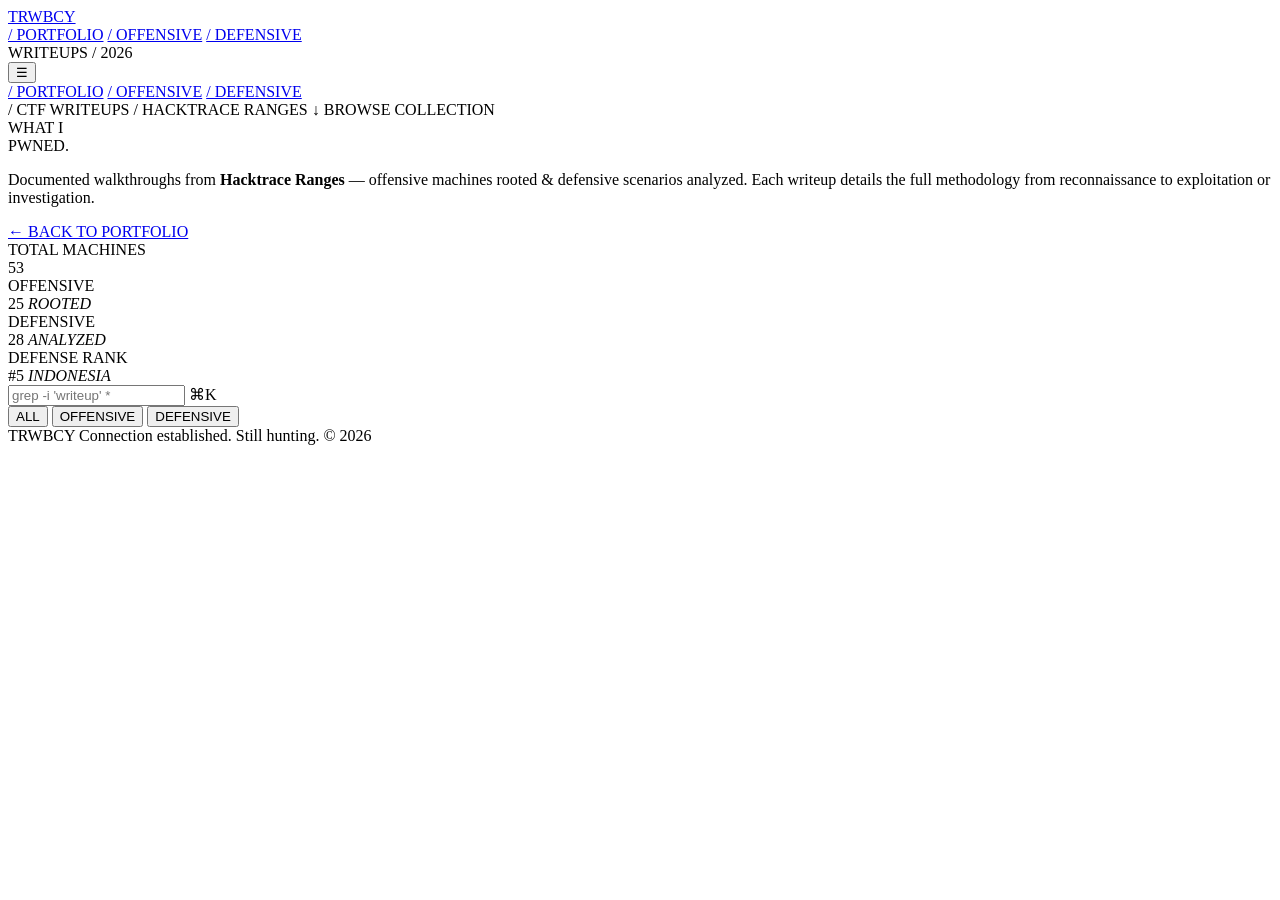
==== cat-etc-shadow/index.html @ 381e6a21 "Create index.html" ====
<!DOCTYPE html>
<html lang="en">
<head>
    <meta charset="UTF-8">
    <meta name="viewport" content="width=device-width, initial-scale=1.0">
    <title>TRWBCY — CTF Writeups Collection</title>
    <meta name="description" content="Tri Wibowo Cahyo — Hacktrace Ranges CTF Writeups. Offensive & Defensive machine walkthroughs.">
    <meta name="robots" content="noindex, nofollow, noarchive">
    <meta name="googlebot" content="noindex, nofollow">
    <link href="https://fonts.googleapis.com/css2?family=Barlow+Condensed:ital,wght@0,700;0,900;1,900&family=IBM+Plex+Mono:wght@400;500&family=Barlow:wght@400;500&display=swap" rel="stylesheet">
    <link rel="icon" type="image/svg+xml" href="data:image/svg+xml,%3Csvg xmlns='http://www.w3.org/2000/svg' viewBox='0 0 32 32'%3E%3Cpath d='M16 2L4 7v9c0 7 5.4 13.5 12 15 6.6-1.5 12-8 12-15V7L16 2z' fill='%239d00ff'/%3E%3Cpath d='M11 16l3.5 3.5L21 12' stroke='%23f0ece4' stroke-width='2' stroke-linecap='round' stroke-linejoin='round' fill='none'/%3E%3C/svg%3E">
    <link rel="stylesheet" href="writeups.css">
</head>
<body>

    <div class="cursor-dot" id="cursorDot"></div>
    <div class="cursor-ring" id="cursorRing"></div>

    <nav class="nav">
        <a class="nav-site" href="https://trwbcy.github.io/portfolio">TRWBCY</a>
        <div class="nav-links">
            <a href="https://trwbcy.github.io/portfolio">/ PORTFOLIO</a>
            <a href="#" onclick="setFilter('red')">/ OFFENSIVE</a>
            <a href="#" onclick="setFilter('blue')">/ DEFENSIVE</a>
        </div>
        <div class="nav-vol">WRITEUPS / 2026</div>
        <button class="nav-toggle" id="navToggle">☰</button>
    </nav>

    <div class="nav-fade-mask"></div>

    <div class="mobile-drawer" id="mobileDrawer">
        <a href="https://trwbcy.github.io/portfolio">/ PORTFOLIO</a>
        <a href="#" onclick="setFilter('red')">/ OFFENSIVE</a>
        <a href="#" onclick="setFilter('blue')">/ DEFENSIVE</a>
    </div>

    <section class="hero">
        <div class="hero-meta">
            <span>/ CTF WRITEUPS / HACKTRACE RANGES</span>
            <span class="hero-meta-right">↓ BROWSE COLLECTION</span>
        </div>
        <div class="hero-title">WHAT I<br><span class="accent">PWNED.</span></div>
        <p class="hero-sub">Documented walkthroughs from <strong>Hacktrace Ranges</strong> — offensive machines rooted & defensive scenarios analyzed. Each writeup details the full methodology from reconnaissance to exploitation or investigation.</p>
        <a href="https://trwbcy.github.io/portfolio" class="hero-back">← BACK TO PORTFOLIO</a>
    </section>

    <div class="stats-bar">
        <div class="stat-cell">
            <div class="stat-label">TOTAL MACHINES</div>
            <div class="stat-num" id="statTotal">53</div>
        </div>
        <div class="stat-cell">
            <div class="stat-label">OFFENSIVE</div>
            <div class="stat-num accent-r" id="statOff">25 <em>ROOTED</em></div>
        </div>
        <div class="stat-cell">
            <div class="stat-label">DEFENSIVE</div>
            <div class="stat-num accent-c" id="statDef">28 <em>ANALYZED</em></div>
        </div>
        <div class="stat-cell">
            <div class="stat-label">DEFENSE RANK</div>
            <div class="stat-num">#5 <em>INDONESIA</em></div>
        </div>
    </div>

    <div class="controls">
        <div class="controls-row">
            <div class="search-wrap">
                <input type="text" id="searchInput" placeholder="grep -i 'writeup' *" autocomplete="off">
                <span class="search-icon">⌘K</span>
            </div>
            <div class="filter-tabs">
                <button class="ftab active" data-filter="all">ALL</button>
                <button class="ftab" data-filter="red">OFFENSIVE</button>
                <button class="ftab" data-filter="blue">DEFENSIVE</button>
            </div>
        </div>
        <div class="result-count" id="resultCount"></div>
    </div>

    <section class="writeups-section">
        <div class="writeup-grid" id="writeupGrid"></div>
    </section>

    <footer class="footer">
        <span>TRWBCY</span>
        <span>Connection established. Still hunting.</span>
        <span>© 2026</span>
    </footer>

    <script src="writeups.js"></script>
</body>
</html>
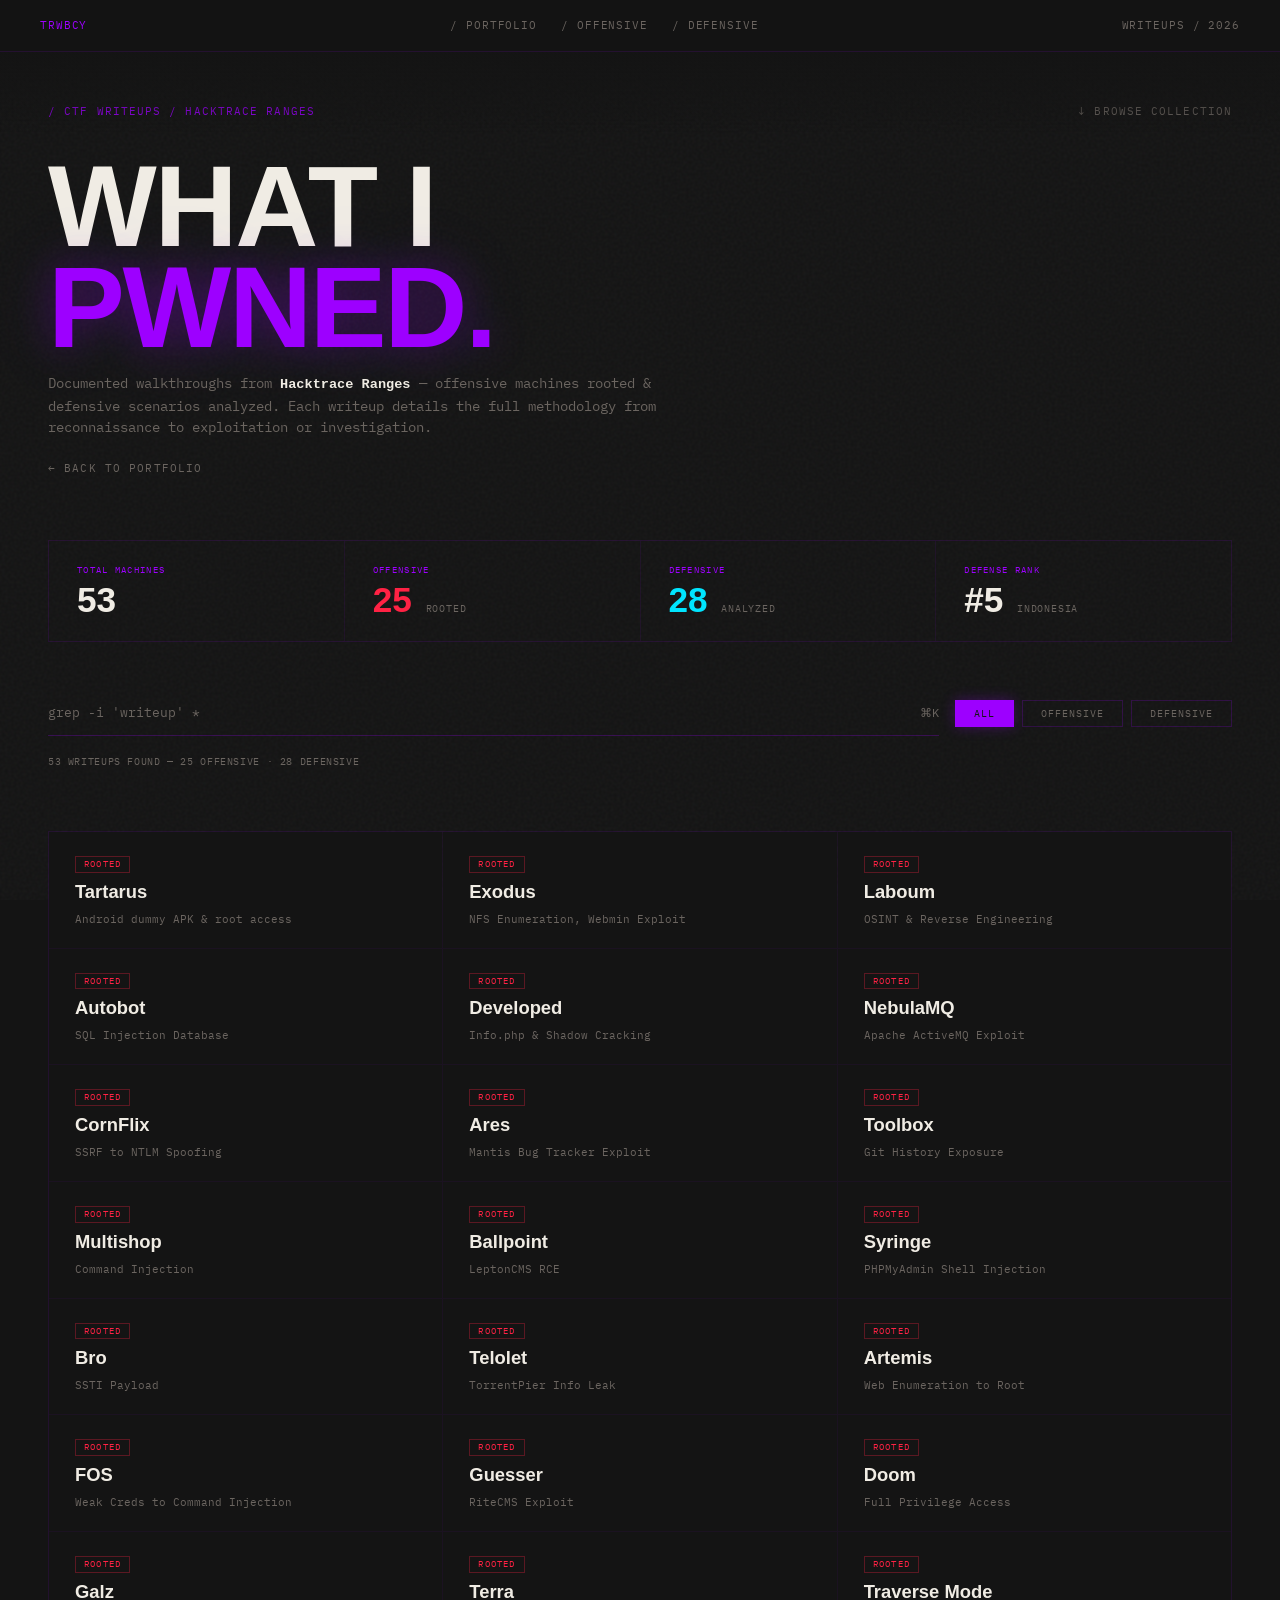
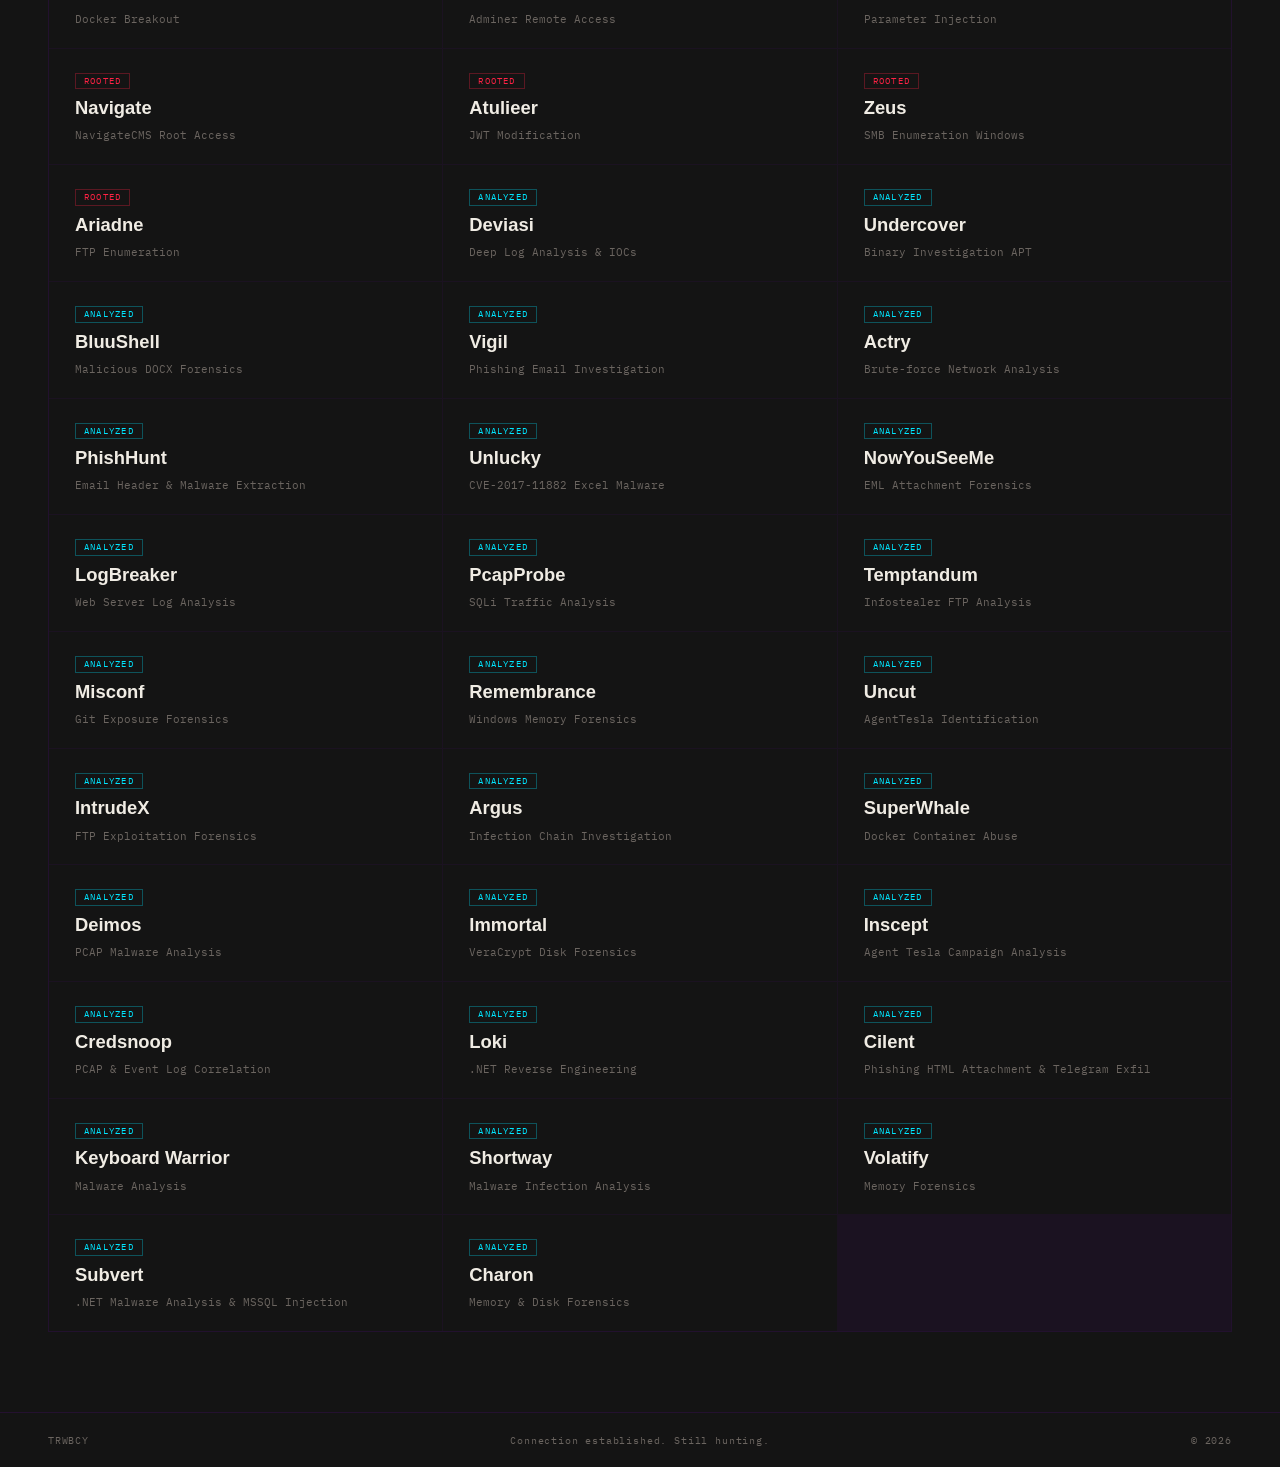
==== commit e0a94d57: "add status bar" ====
--- a/cat-etc-shadow/index.html
+++ b/cat-etc-shadow/index.html
@@ -48,15 +48,15 @@
     <div class="stats-bar">
         <div class="stat-cell">
             <div class="stat-label">TOTAL MACHINES</div>
-            <div class="stat-num" id="statTotal">53</div>
+            <div class="stat-num" id="statTotal"></div>
         </div>
         <div class="stat-cell">
             <div class="stat-label">OFFENSIVE</div>
-            <div class="stat-num accent-r" id="statOff">25 <em>ROOTED</em></div>
+            <div class="stat-num accent-r" id="statOff"></div>
         </div>
         <div class="stat-cell">
             <div class="stat-label">DEFENSIVE</div>
-            <div class="stat-num accent-c" id="statDef">28 <em>ANALYZED</em></div>
+            <div class="stat-num accent-c" id="statDef"></div>
         </div>
         <div class="stat-cell">
             <div class="stat-label">DEFENSE RANK</div>
@@ -91,4 +91,4 @@
 
     <script src="writeups.js"></script>
 </body>
-</html>
+</html>
--- a/cat-etc-shadow/writeups.css
+++ b/cat-etc-shadow/writeups.css
@@ -0,0 +1,296 @@
+:root {
+    --black:   #141414;
+    --black2:  #1b1b1b;
+    --purple:  #9d00ff;
+    --purple-g: rgba(157,0,255,.3);
+    --purple-s: rgba(157,0,255,.07);
+    --red:     #ff2244;
+    --red-g:   rgba(255,34,68,.3);
+    --cyan:    #00e5ff;
+    --white:   #f0ece4;
+    --dim:     #6b6560;
+    --border:  rgba(255,255,255,.05);
+    --mono:    'IBM Plex Mono', monospace;
+    --display: 'Barlow Condensed', sans-serif;
+    --body:    'Barlow', sans-serif;
+}
+
+*, *::before, *::after { margin:0; padding:0; box-sizing:border-box; }
+
+html {
+    scroll-padding-top: 52px;
+    cursor: none;
+    background-color: var(--black);
+    scroll-behavior: smooth;
+}
+body {
+    background: var(--black);
+    color: var(--white);
+    font-family: var(--body);
+    line-height: 1.6;
+    overflow-x: hidden;
+    position: relative;
+}
+
+/* MATTE PAPER GRAIN */
+body::after {
+    content: "";
+    position: fixed;
+    top: 0; left: 0; width: 100vw; height: 100vh;
+    pointer-events: none;
+    z-index: 1;
+    opacity: 0.04;
+    background-image: url('data:image/svg+xml,%3Csvg viewBox="0 0 400 400" xmlns="http://www.w3.org/2000/svg"%3E%3Cfilter id="noiseFilter"%3E%3CfeTurbulence type="fractalNoise" baseFrequency="0.75" numOctaves="1" stitchTiles="stitch"/%3E%3C/filter%3E%3Crect width="100%25" height="100%25" filter="url(%23noiseFilter)"/%3E%3C/svg%3E');
+}
+
+/* ── CURSOR ──────────────────────────────────────────── */
+.cursor-dot {
+    position:fixed; width:5px; height:5px; background:var(--purple);
+    border-radius:50%; pointer-events:none; z-index:9990;
+    top:0; left:0; transform: translate3d(-100px, -100px, 0);
+}
+.cursor-ring {
+    position:fixed; width:30px; height:30px;
+    border:1px solid rgba(157,0,255,.45); border-radius:50%;
+    pointer-events:none; z-index:9989;
+    top:0; left:0; transform: translate3d(-100px, -100px, 0);
+    transition: width .2s ease-out, height .2s ease-out, border-color .2s;
+}
+
+/* ── NAV ─────────────────────────────────────────────── */
+.nav {
+    position:fixed; top:0; left:0; right:0; height:52px;
+    display:flex; align-items:center; padding:0 40px;
+    background:rgba(20,20,20,.92);
+    backdrop-filter:blur(8px);
+    border-bottom:1px solid rgba(157,0,255,.12);
+    font:.7rem/1 var(--mono); letter-spacing:.08em;
+    z-index: 200;
+}
+.nav-site { color:var(--purple); flex-shrink:0; transition:opacity .2s; text-decoration:none; }
+.nav-site:hover { opacity:.7; }
+.nav-links { display:flex; gap:24px; margin:0 auto; white-space:nowrap; }
+.nav-links a { color:var(--dim); text-decoration:none; transition:color .2s; position:relative; }
+.nav-links a::after {
+    content:''; position:absolute; left:0; bottom:-2px;
+    width:0; height:1px; background:var(--purple); transition:width .25s ease;
+}
+.nav-links a:hover { color:var(--purple); }
+.nav-links a:hover::after { width:100%; }
+.nav-vol { color:var(--dim); flex-shrink:0; }
+.nav-toggle { display:none; background:none; border:none; color:var(--white); font-size:1.1rem; cursor:none; }
+
+.nav-fade-mask {
+    position: fixed;
+    top: 52px; left: 0; right: 0; height: 80px;
+    background: linear-gradient(to bottom, var(--black) 0%, transparent 100%);
+    z-index: 198; pointer-events: none;
+}
+
+.mobile-drawer {
+    display:none; position:fixed; top:52px; left:0; right:0;
+    background:var(--black2); padding:20px 40px; gap:16px;
+    flex-direction:column; z-index:199;
+    border-bottom:1px solid rgba(157,0,255,.12);
+    font:.75rem/1 var(--mono);
+}
+.mobile-drawer.open { display:flex; }
+.mobile-drawer a { color:var(--dim); text-decoration:none; }
+.mobile-drawer a:hover { color:var(--purple); }
+
+/* ── HERO ────────────────────────────────────────────── */
+.hero {
+    min-height: 60vh;
+    padding: 100px 48px 60px;
+    display: flex; flex-direction: column; justify-content: center;
+    position: relative; z-index: 2;
+}
+.hero-meta {
+    display:flex; justify-content:space-between; align-items:center;
+    font:.68rem/1 var(--mono); letter-spacing:.1em; color:var(--purple);
+    margin-bottom: 40px;
+}
+.hero-meta-right { color:var(--dim); }
+.hero-title {
+    font: 900 clamp(3.5rem,9vw,10rem)/.87 var(--display);
+    letter-spacing: -.02em; text-transform: uppercase; color: var(--white);
+    margin-bottom: 16px;
+    animation: slideIn .9s cubic-bezier(.16,1,.3,1) both;
+}
+.hero-title .accent {
+    color: var(--purple);
+    text-shadow: 0 0 40px var(--purple-g), 0 0 80px rgba(157,0,255,.15);
+}
+.hero-sub {
+    font: .85rem/1.6 var(--mono); color: var(--dim); max-width: 640px;
+    animation: slideIn .9s cubic-bezier(.16,1,.3,1) .15s both;
+}
+.hero-sub strong { color: var(--white); }
+.hero-back {
+    display: inline-flex; align-items: center; gap: 8px;
+    font: .7rem/1 var(--mono); letter-spacing: .1em; color: var(--dim);
+    text-decoration: none; margin-top: 24px; transition: color .2s;
+    animation: slideIn .9s cubic-bezier(.16,1,.3,1) .25s both;
+}
+.hero-back:hover { color: var(--purple); }
+
+@keyframes slideIn {
+    from { opacity:0; transform:translateX(-40px); }
+    to   { opacity:1; transform:translateX(0); }
+}
+
+/* ── STATS BAR ───────────────────────────────────────── */
+.stats-bar {
+    display: flex; gap: 0; border: 1px solid rgba(157,0,255,.12);
+    margin: 0 48px 0; position: relative; z-index: 2;
+}
+.stat-cell {
+    flex: 1; padding: 24px 28px;
+    border-right: 1px solid rgba(157,0,255,.08);
+    transition: background .2s;
+}
+.stat-cell:last-child { border-right: none; }
+.stat-cell:hover { background: var(--purple-s); }
+.stat-label { font: .58rem/1 var(--mono); letter-spacing: .14em; color: var(--purple); margin-bottom: 8px; }
+.stat-num { font: 900 2.2rem/1 var(--display); color: var(--white); }
+.stat-num em {
+    font: .6rem/1 var(--mono); font-style: normal; color: var(--dim);
+    margin-left: 4px; letter-spacing: .08em;
+}
+.stat-num.accent-c { color: var(--cyan); }
+.stat-num.accent-r { color: var(--red); }
+
+/* ── CONTROLS ────────────────────────────────────────── */
+.controls {
+    padding: 48px 48px 0; max-width: 1400px; margin: 0 auto;
+    position: relative; z-index: 2;
+}
+.controls-row {
+    display: flex; align-items: center; gap: 16px; flex-wrap: wrap;
+}
+.search-wrap {
+    flex: 1; min-width: 200px; position: relative;
+}
+.search-wrap input {
+    width: 100%; background: transparent; border: none;
+    border-bottom: 1px solid rgba(157,0,255,.25); padding: 14px 0 14px 0;
+    color: var(--white); font: .82rem/1 var(--mono); outline: none;
+    transition: border-color .2s;
+}
+.search-wrap input:focus { border-color: var(--purple); }
+.search-wrap input::placeholder { color: var(--dim); }
+.search-icon {
+    position: absolute; right: 0; top: 50%; transform: translateY(-50%);
+    color: var(--dim); font: .75rem/1 var(--mono); pointer-events: none;
+}
+
+.filter-tabs { display: flex; gap: 8px; }
+.ftab {
+    font: .62rem/1 var(--mono); letter-spacing: .1em; padding: 8px 18px;
+    background: transparent; border: 1px solid rgba(157,0,255,.2); color: var(--dim);
+    cursor: none; transition: all .2s;
+}
+.ftab:hover, .ftab.active { background: var(--purple); color: var(--black); border-color: var(--purple); }
+.ftab.active { box-shadow: 0 0 14px var(--purple-g); }
+
+.result-count {
+    font: .65rem/1 var(--mono); color: var(--dim); letter-spacing: .06em;
+    margin-top: 20px;
+}
+
+/* ── WRITEUP GRID ────────────────────────────────────── */
+.writeups-section {
+    padding: 32px 48px 80px; max-width: 1400px; margin: 0 auto;
+    position: relative; z-index: 2;
+}
+
+.writeup-grid {
+    display: grid;
+    grid-template-columns: repeat(auto-fill, minmax(320px, 1fr));
+    gap: 1px;
+    background: rgba(157,0,255,.06);
+    border: 1px solid rgba(157,0,255,.06);
+    margin-top: 32px;
+}
+
+.writeup-card {
+    background: var(--black);
+    padding: 24px 24px 20px;
+    text-decoration: none;
+    display: flex; flex-direction: column; gap: 8px;
+    transition: background .2s, border-color .2s;
+    position: relative;
+    border-left: 2px solid transparent;
+}
+.writeup-card:hover { background: var(--purple-s); }
+.writeup-card.red:hover { border-left-color: var(--red); background: rgba(255,34,68,.04); }
+.writeup-card.blue:hover { border-left-color: var(--cyan); background: rgba(0,229,255,.03); }
+
+.writeup-type {
+    font: .55rem/1 var(--mono); letter-spacing: .14em;
+    padding: 3px 8px; border: 1px solid; display: inline-block; width: fit-content;
+}
+.writeup-type.red { color: var(--red); border-color: rgba(255,34,68,.3); }
+.writeup-type.blue { color: var(--cyan); border-color: rgba(0,229,255,.3); }
+
+.writeup-title {
+    font: 700 1.15rem/1.2 var(--display); color: var(--white); transition: color .2s;
+}
+.writeup-card.red:hover .writeup-title { color: var(--red); }
+.writeup-card.blue:hover .writeup-title { color: var(--cyan); }
+
+.writeup-desc { font: .7rem/1.5 var(--mono); color: var(--dim); }
+
+.writeup-arrow {
+    font: .85rem/1 var(--mono); color: var(--purple); opacity: 0;
+    position: absolute; right: 20px; top: 50%; transform: translateY(-50%);
+    transition: opacity .2s;
+}
+.writeup-card:hover .writeup-arrow { opacity: 1; }
+
+/* ── CARD ANIMATION ──────────────────────────────────── */
+@keyframes cardIn {
+    from { opacity: 0; transform: translateY(12px); }
+    to   { opacity: 1; transform: translateY(0); }
+}
+
+/* ── EMPTY STATE ─────────────────────────────────────── */
+.empty-state {
+    padding: 80px 24px; text-align: center;
+    grid-column: 1 / -1;
+    background: var(--black);
+}
+.empty-state .empty-icon { font: 2rem/1 var(--mono); color: var(--purple); margin-bottom: 12px; opacity: .4; }
+.empty-state .empty-text { font: .75rem/1.5 var(--mono); color: var(--dim); }
+
+/* ── FOOTER ──────────────────────────────────────────── */
+.footer {
+    display:flex; justify-content:space-between; align-items:center;
+    padding:22px 48px; border-top:1px solid rgba(157,0,255,.12);
+    font:.65rem/1 var(--mono); letter-spacing:.08em; color:var(--dim);
+    position: relative; z-index: 2;
+}
+
+/* ── RESPONSIVE ──────────────────────────────────────── */
+@media (max-width:900px) {
+    .hero { padding: 80px 24px 40px; }
+    .stats-bar { margin: 0 24px; flex-wrap: wrap; }
+    .stat-cell { flex: 1 1 45%; }
+    .controls { padding: 40px 24px 0; }
+    .controls-row { flex-direction: column; align-items: stretch; }
+    .filter-tabs { flex-wrap: wrap; }
+    .writeups-section { padding: 24px 24px 60px; }
+    .footer { padding:18px 24px; flex-direction:column; gap:8px; text-align:center; }
+    .nav-links,.nav-vol { display:none; }
+    .nav-toggle { display:block; }
+    .nav { padding:0 24px; }
+    html { cursor:auto; }
+    .cursor-dot,.cursor-ring { display:none; }
+}
+@media (max-width:600px) {
+    .hero-title { font-size: clamp(3rem,14vw,5rem); }
+    .stats-bar { flex-direction: column; }
+    .stat-cell { border-right: none; border-bottom: 1px solid rgba(157,0,255,.08); }
+    .stat-cell:last-child { border-bottom: none; }
+    .writeup-grid { grid-template-columns: 1fr; }
+}
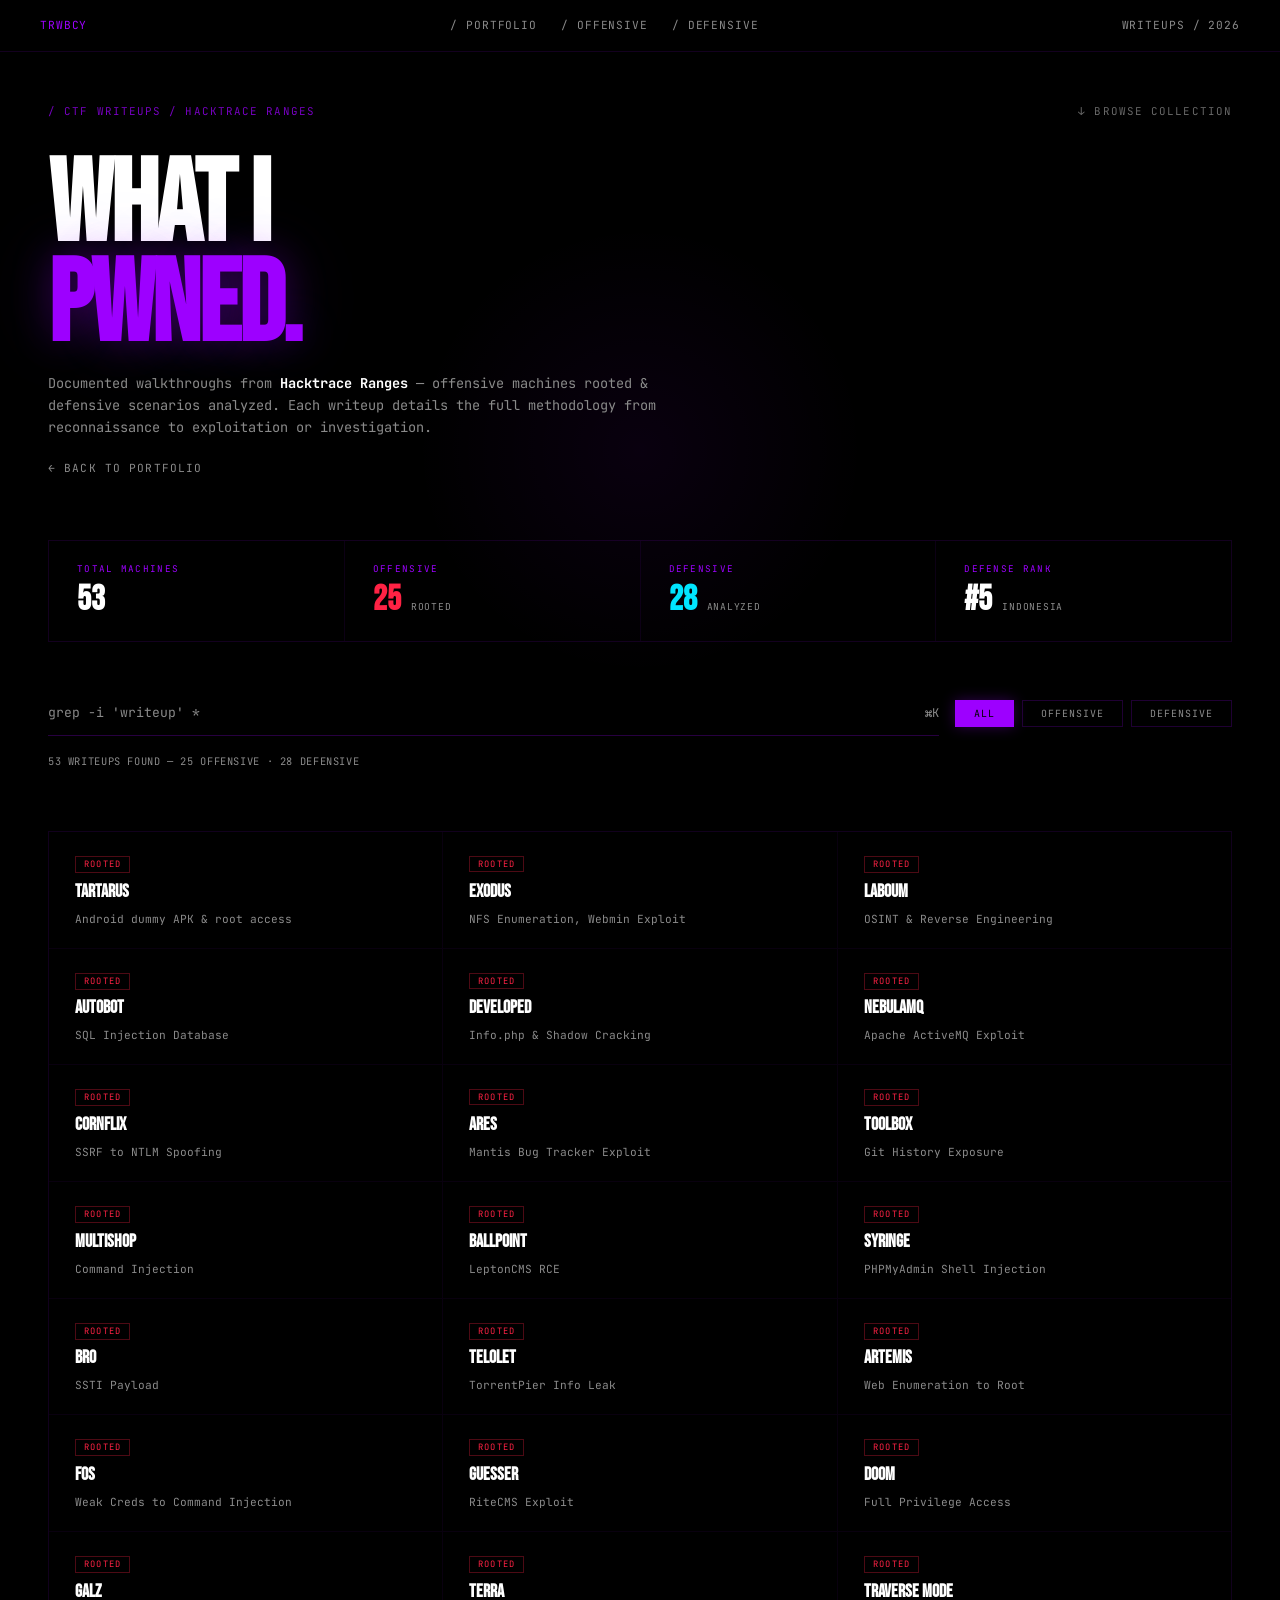
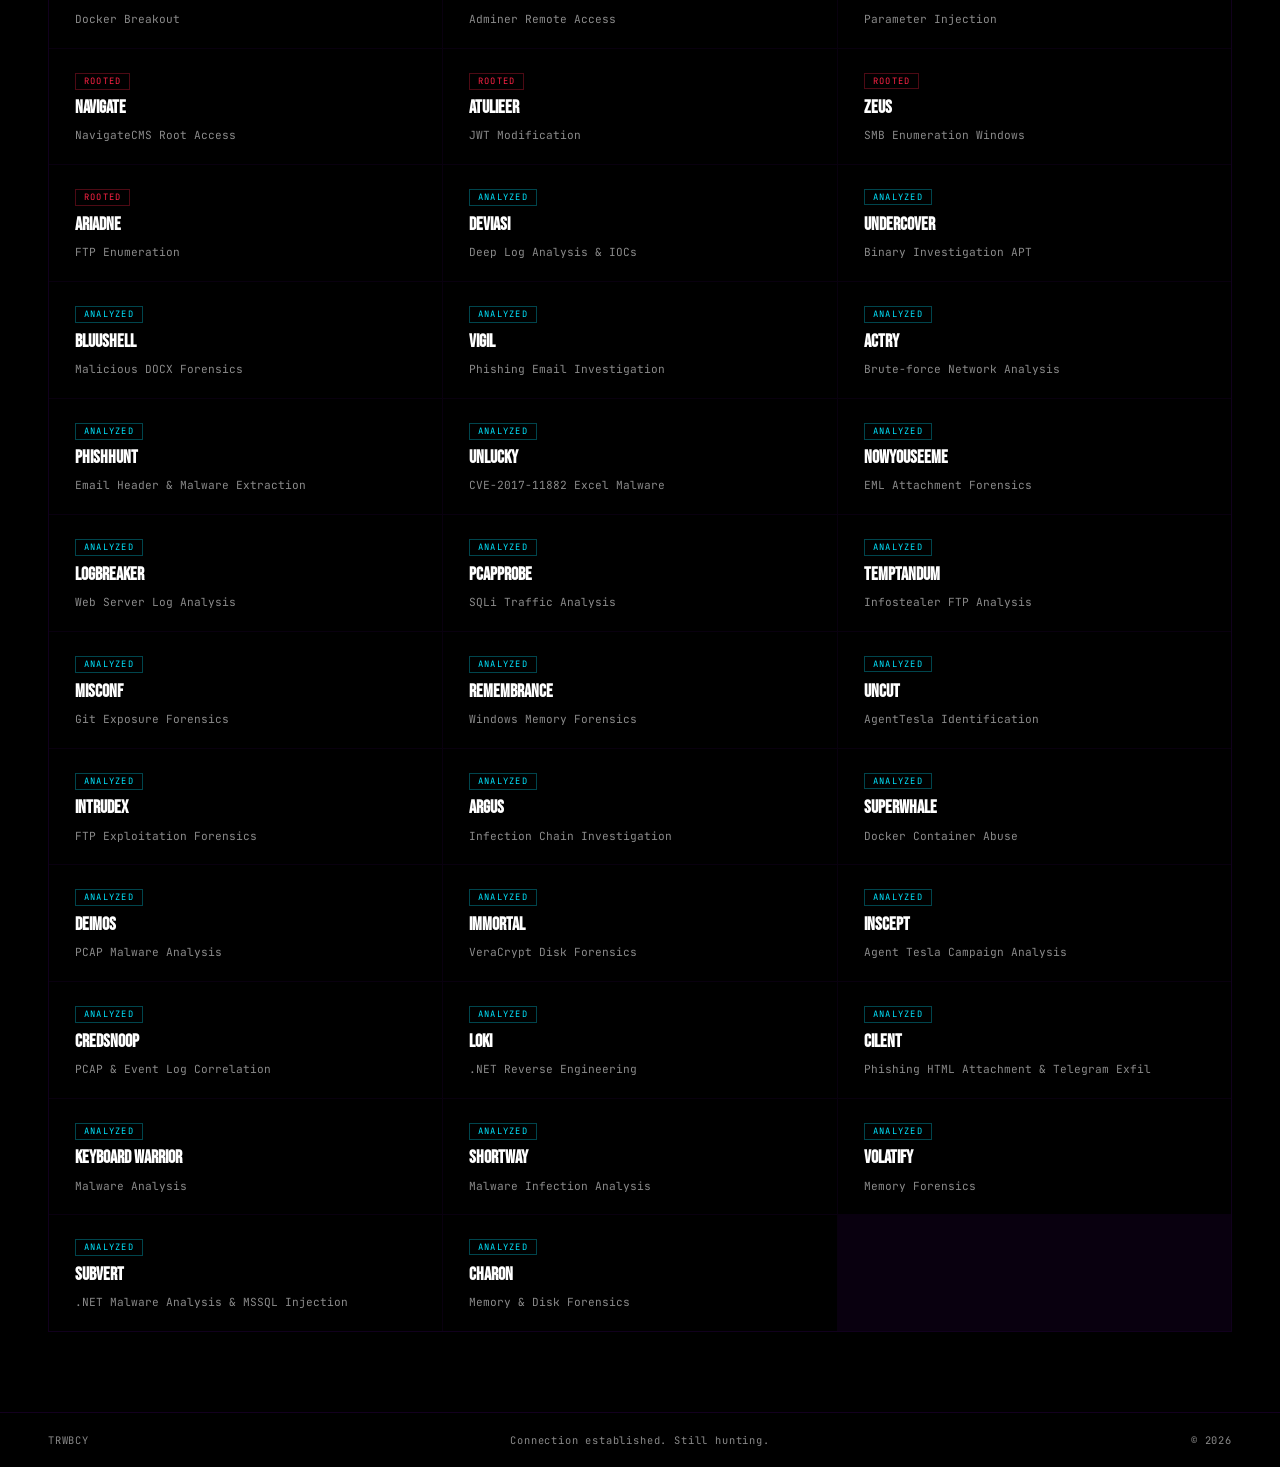
==== commit eb038df7: "change theme writeups" ====
--- a/cat-etc-shadow/index.html
+++ b/cat-etc-shadow/index.html
@@ -7,11 +7,13 @@
     <meta name="description" content="Tri Wibowo Cahyo — Hacktrace Ranges CTF Writeups. Offensive & Defensive machine walkthroughs.">
     <meta name="robots" content="noindex, nofollow, noarchive">
     <meta name="googlebot" content="noindex, nofollow">
-    <link href="https://fonts.googleapis.com/css2?family=Barlow+Condensed:ital,wght@0,700;0,900;1,900&family=IBM+Plex+Mono:wght@400;500&family=Barlow:wght@400;500&display=swap" rel="stylesheet">
+    <link href="https://fonts.googleapis.com/css2?family=Bebas+Neue&family=JetBrains+Mono:wght@400;500&family=Outfit:wght@400;500&display=swap" rel="stylesheet">
     <link rel="icon" type="image/svg+xml" href="data:image/svg+xml,%3Csvg xmlns='http://www.w3.org/2000/svg' viewBox='0 0 32 32'%3E%3Cpath d='M16 2L4 7v9c0 7 5.4 13.5 12 15 6.6-1.5 12-8 12-15V7L16 2z' fill='%239d00ff'/%3E%3Cpath d='M11 16l3.5 3.5L21 12' stroke='%23f0ece4' stroke-width='2' stroke-linecap='round' stroke-linejoin='round' fill='none'/%3E%3C/svg%3E">
     <link rel="stylesheet" href="writeups.css">
 </head>
 <body>
+
+    <div id="spotlight"></div>
 
     <div class="cursor-dot" id="cursorDot"></div>
     <div class="cursor-ring" id="cursorRing"></div>
--- a/cat-etc-shadow/writeups.css
+++ b/cat-etc-shadow/writeups.css
@@ -1,18 +1,18 @@
 :root {
-    --black:   #141414;
-    --black2:  #1b1b1b;
+    --black:   #000000;
+    --black2:  #0a0a0a;
     --purple:  #9d00ff;
     --purple-g: rgba(157,0,255,.3);
     --purple-s: rgba(157,0,255,.07);
     --red:     #ff2244;
     --red-g:   rgba(255,34,68,.3);
     --cyan:    #00e5ff;
-    --white:   #f0ece4;
-    --dim:     #6b6560;
-    --border:  rgba(255,255,255,.05);
-    --mono:    'IBM Plex Mono', monospace;
-    --display: 'Barlow Condensed', sans-serif;
-    --body:    'Barlow', sans-serif;
+    --white:   #ffffff;
+    --dim:     #8a8a8a;
+    --border:  rgba(255,255,255,.07);
+    --mono:    'JetBrains Mono', monospace;
+    --display: 'Bebas Neue', sans-serif;
+    --body:    'Outfit', sans-serif;
 }
 
 *, *::before, *::after { margin:0; padding:0; box-sizing:border-box; }
@@ -32,15 +32,12 @@
     position: relative;
 }
 
-/* MATTE PAPER GRAIN */
-body::after {
-    content: "";
-    position: fixed;
-    top: 0; left: 0; width: 100vw; height: 100vh;
-    pointer-events: none;
-    z-index: 1;
-    opacity: 0.04;
-    background-image: url('data:image/svg+xml,%3Csvg viewBox="0 0 400 400" xmlns="http://www.w3.org/2000/svg"%3E%3Cfilter id="noiseFilter"%3E%3CfeTurbulence type="fractalNoise" baseFrequency="0.75" numOctaves="1" stitchTiles="stitch"/%3E%3C/filter%3E%3Crect width="100%25" height="100%25" filter="url(%23noiseFilter)"/%3E%3C/svg%3E');
+/* ── MOUSE SPOTLIGHT ────────────────────────────────── */
+#spotlight {
+    position: fixed; inset: 0; pointer-events: none; z-index: 1;
+    background: radial-gradient(circle 320px at var(--mx,50%) var(--my,50%),
+        rgba(157,0,255,.06) 0%, transparent 70%);
+    transition: background .05s;
 }
 
 /* ── CURSOR ──────────────────────────────────────────── */
@@ -61,7 +58,7 @@
 .nav {
     position:fixed; top:0; left:0; right:0; height:52px;
     display:flex; align-items:center; padding:0 40px;
-    background:rgba(20,20,20,.92);
+    background:rgba(0,0,0,.92);
     backdrop-filter:blur(8px);
     border-bottom:1px solid rgba(157,0,255,.12);
     font:.7rem/1 var(--mono); letter-spacing:.08em;
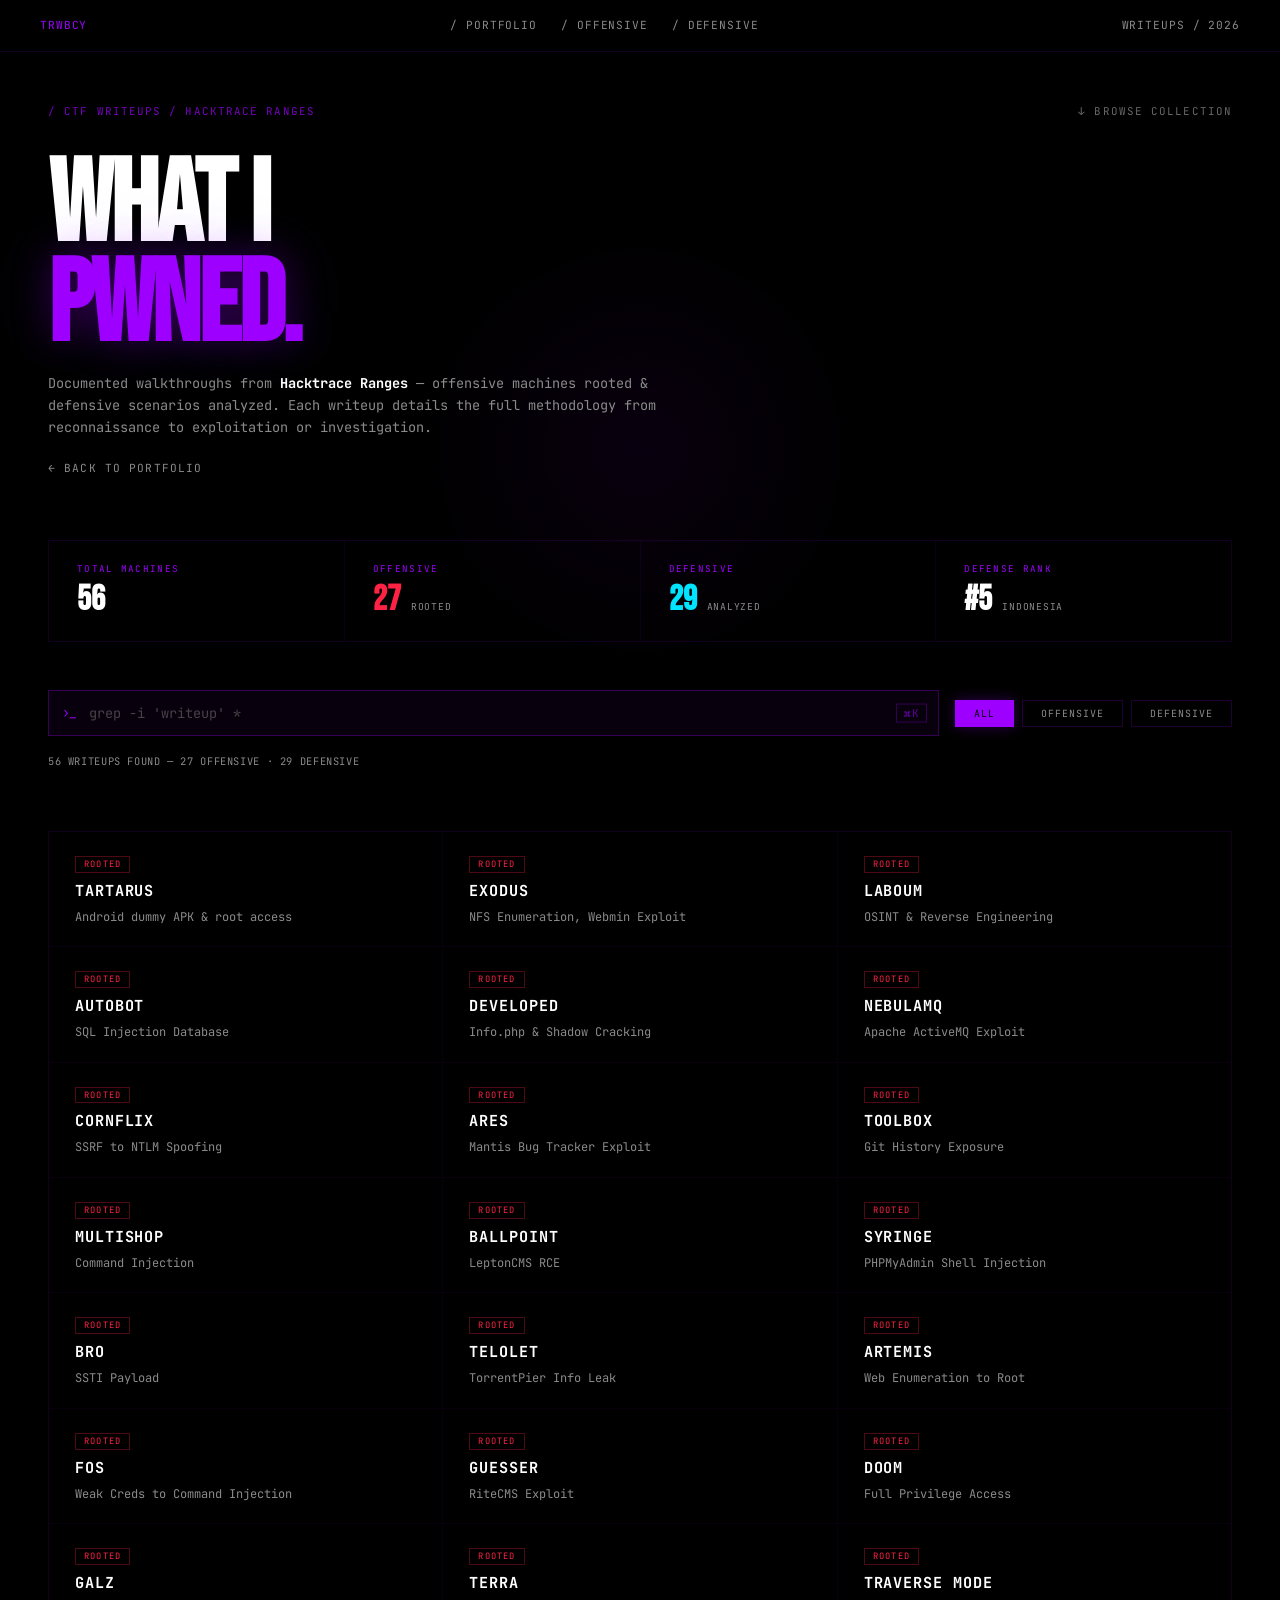
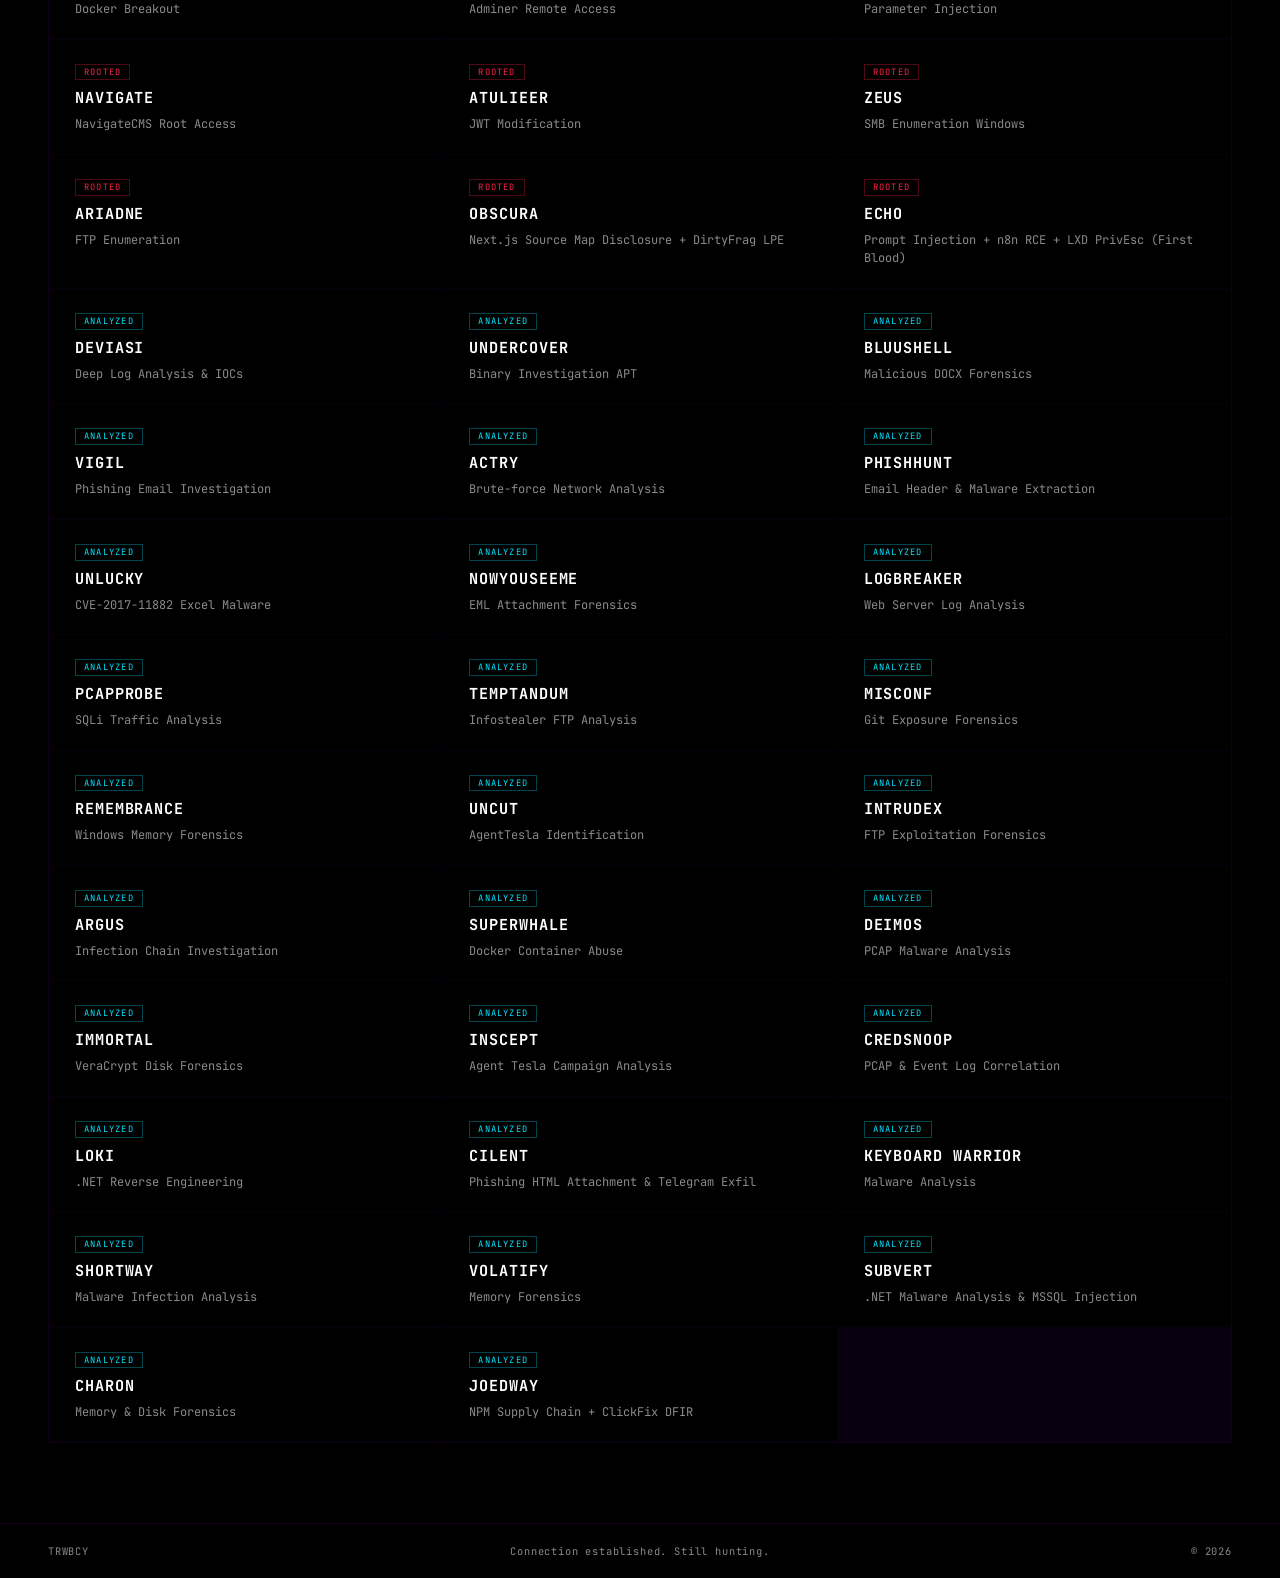
==== commit 56c004c1: "style: update cat-etc-shadow favicon, title, search box - Favicon: shield SVG → helmet.png (matches " ====
--- a/cat-etc-shadow/index.html
+++ b/cat-etc-shadow/index.html
@@ -3,12 +3,12 @@
 <head>
     <meta charset="UTF-8">
     <meta name="viewport" content="width=device-width, initial-scale=1.0">
-    <title>TRWBCY — CTF Writeups Collection</title>
+    <title>TRWBCY / CTF Writeups Collection</title>
     <meta name="description" content="Tri Wibowo Cahyo — Hacktrace Ranges CTF Writeups. Offensive & Defensive machine walkthroughs.">
     <meta name="robots" content="noindex, nofollow, noarchive">
     <meta name="googlebot" content="noindex, nofollow">
     <link href="https://fonts.googleapis.com/css2?family=Bebas+Neue&family=JetBrains+Mono:wght@400;500&family=Outfit:wght@400;500&display=swap" rel="stylesheet">
-    <link rel="icon" type="image/svg+xml" href="data:image/svg+xml,%3Csvg xmlns='http://www.w3.org/2000/svg' viewBox='0 0 32 32'%3E%3Cpath d='M16 2L4 7v9c0 7 5.4 13.5 12 15 6.6-1.5 12-8 12-15V7L16 2z' fill='%239d00ff'/%3E%3Cpath d='M11 16l3.5 3.5L21 12' stroke='%23f0ece4' stroke-width='2' stroke-linecap='round' stroke-linejoin='round' fill='none'/%3E%3C/svg%3E">
+    <link rel="icon" type="image/png" href="../img/helmet.png">
     <link rel="stylesheet" href="writeups.css">
 </head>
 <body>
--- a/cat-etc-shadow/writeups.css
+++ b/cat-etc-shadow/writeups.css
@@ -166,19 +166,32 @@
     display: flex; align-items: center; gap: 16px; flex-wrap: wrap;
 }
 .search-wrap {
-    flex: 1; min-width: 200px; position: relative;
+    flex: 1; min-width: 240px; position: relative;
+}
+.search-wrap::before {
+    content: '›_';
+    position: absolute; left: 14px; top: 50%; transform: translateY(-50%);
+    color: var(--purple); font: .82rem/1 var(--mono); pointer-events: none;
+    letter-spacing: -.04em;
 }
 .search-wrap input {
-    width: 100%; background: transparent; border: none;
-    border-bottom: 1px solid rgba(157,0,255,.25); padding: 14px 0 14px 0;
-    color: var(--white); font: .82rem/1 var(--mono); outline: none;
-    transition: border-color .2s;
-}
-.search-wrap input:focus { border-color: var(--purple); }
-.search-wrap input::placeholder { color: var(--dim); }
+    width: 100%; box-sizing: border-box;
+    background: rgba(157,0,255,.05);
+    border: 1px solid rgba(157,0,255,.3);
+    padding: 13px 52px 13px 40px;
+    color: var(--white); font: .85rem/1 var(--mono); outline: none;
+    transition: border-color .2s, background .2s, box-shadow .2s;
+}
+.search-wrap input:focus {
+    border-color: var(--purple);
+    background: rgba(157,0,255,.09);
+    box-shadow: 0 0 0 1px rgba(157,0,255,.25), 0 0 20px rgba(157,0,255,.08);
+}
+.search-wrap input::placeholder { color: rgba(240,236,228,.28); }
 .search-icon {
-    position: absolute; right: 0; top: 50%; transform: translateY(-50%);
-    color: var(--dim); font: .75rem/1 var(--mono); pointer-events: none;
+    position: absolute; right: 12px; top: 50%; transform: translateY(-50%);
+    color: rgba(157,0,255,.55); font: .68rem/1 var(--mono); pointer-events: none;
+    border: 1px solid rgba(157,0,255,.28); padding: 3px 7px; letter-spacing: .04em;
 }
 
 .filter-tabs { display: flex; gap: 8px; }
@@ -231,12 +244,12 @@
 .writeup-type.blue { color: var(--cyan); border-color: rgba(0,229,255,.3); }
 
 .writeup-title {
-    font: 700 1.15rem/1.2 var(--display); color: var(--white); transition: color .2s;
+    font: 700 .95rem/1.25 var(--mono); letter-spacing: .06em; text-transform: uppercase; color: var(--white); transition: color .2s;
 }
 .writeup-card.red:hover .writeup-title { color: var(--red); }
 .writeup-card.blue:hover .writeup-title { color: var(--cyan); }
 
-.writeup-desc { font: .7rem/1.5 var(--mono); color: var(--dim); }
+.writeup-desc { font: .75rem/1.55 var(--mono); color: var(--dim); }
 
 .writeup-arrow {
     font: .85rem/1 var(--mono); color: var(--purple); opacity: 0;
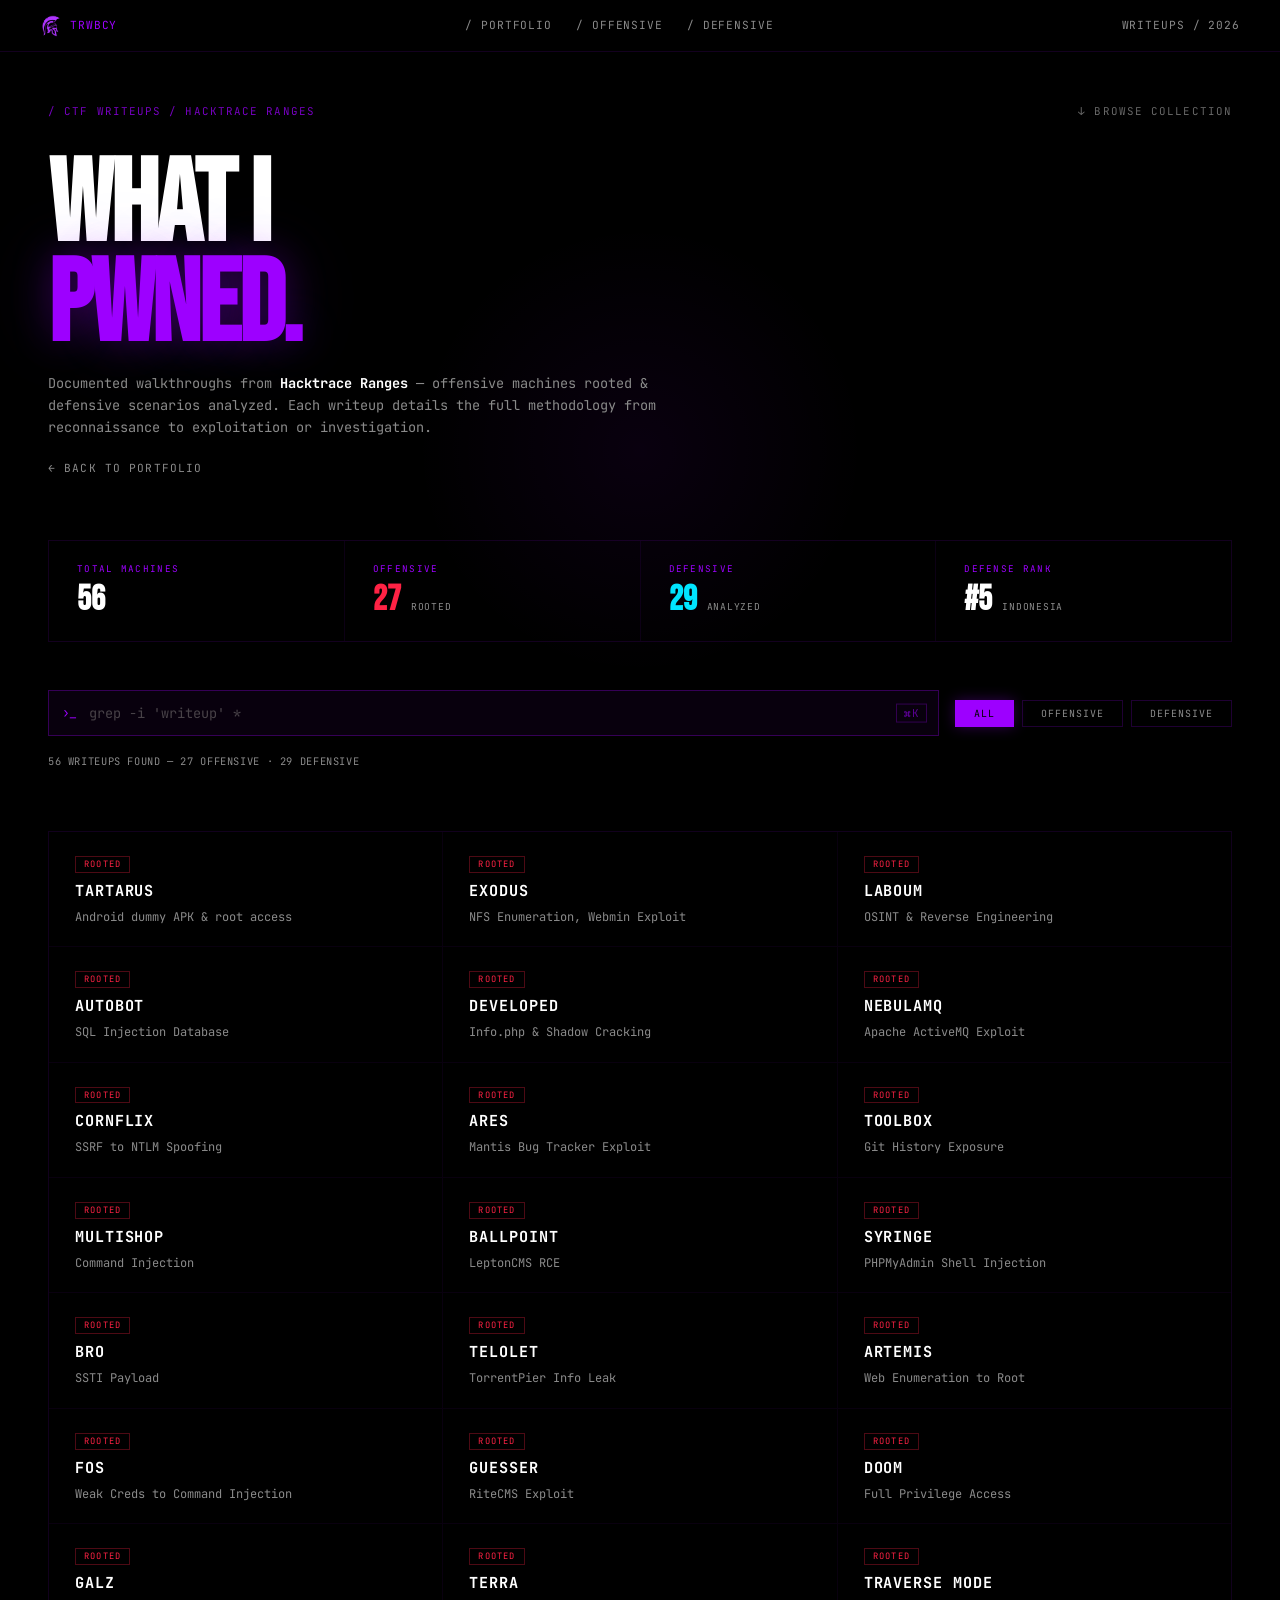
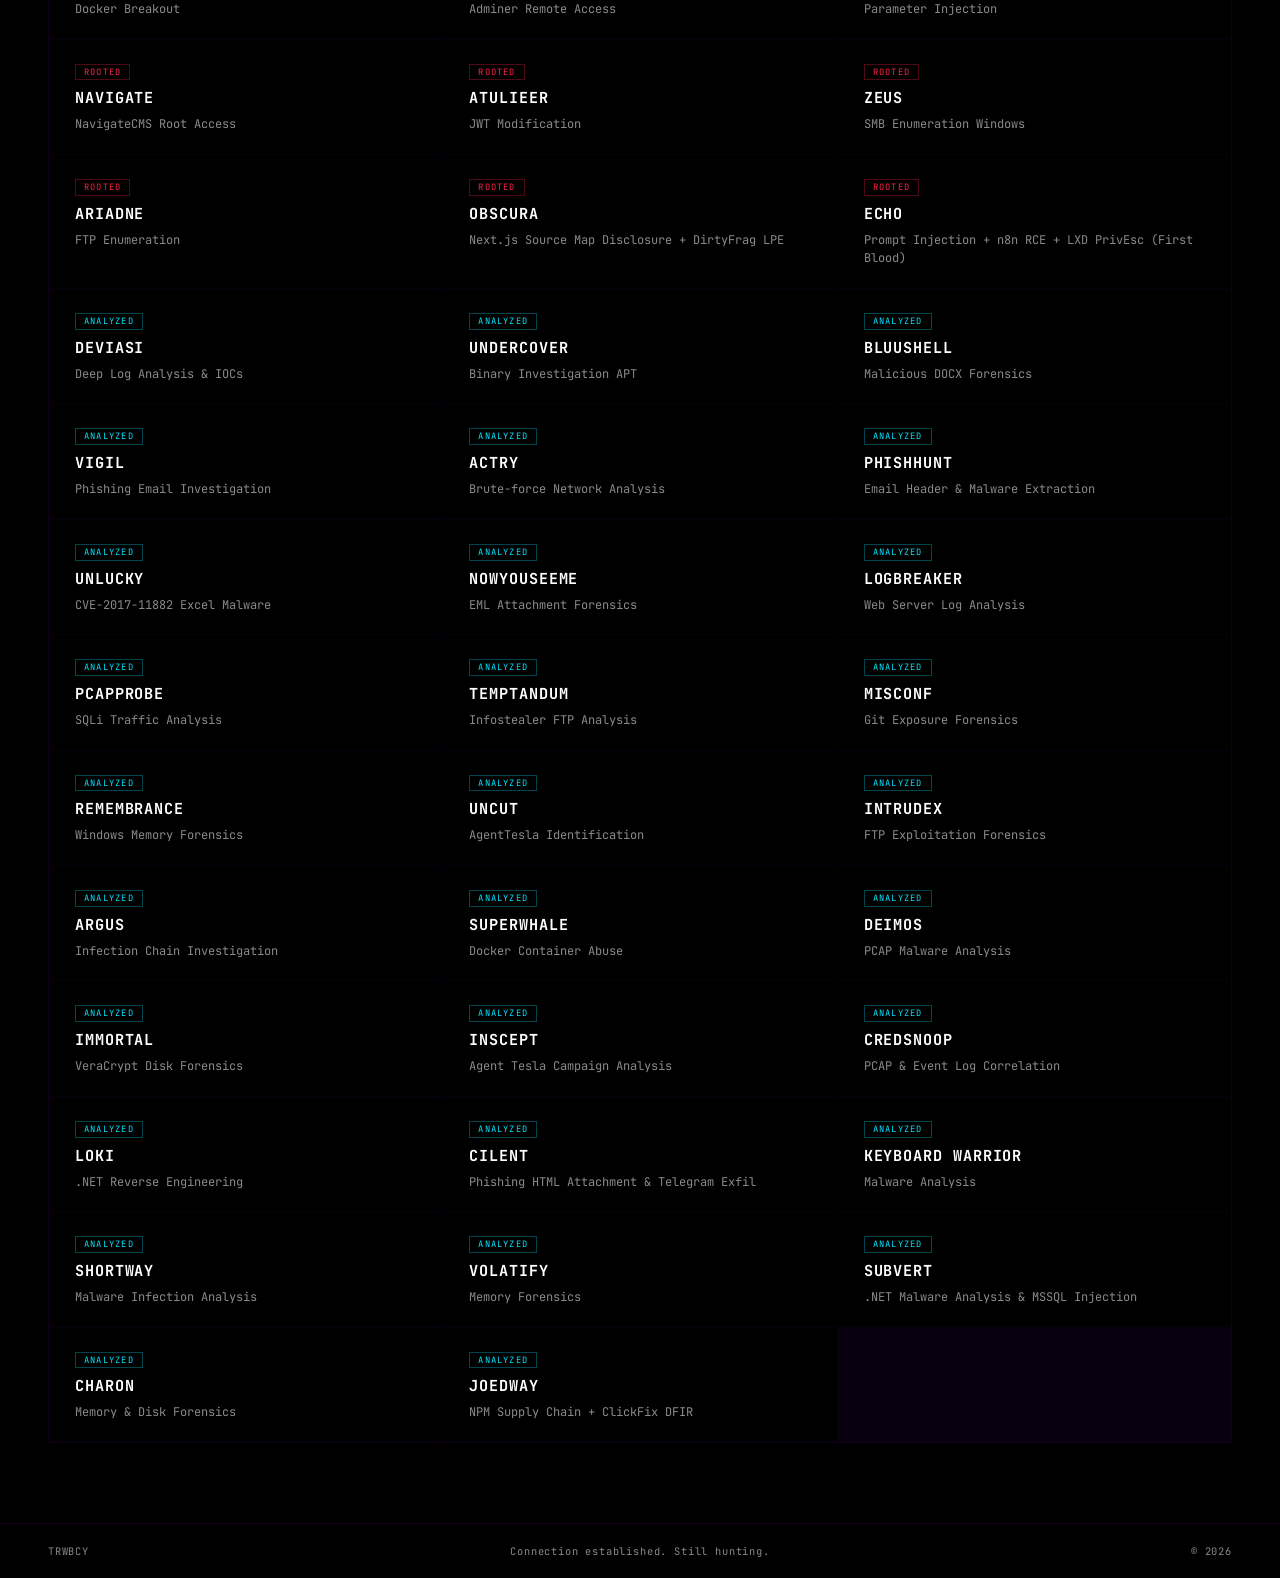
==== commit b0e73918: "style: add purple helmet logo to cat-etc-shadow nav Co-Authored-By: Claude Sonnet 4.6 <noreply@anthr" ====
--- a/cat-etc-shadow/index.html
+++ b/cat-etc-shadow/index.html
@@ -19,7 +19,7 @@
     <div class="cursor-ring" id="cursorRing"></div>
 
     <nav class="nav">
-        <a class="nav-site" href="https://trwbcy.github.io/portfolio">TRWBCY</a>
+        <a class="nav-site" href="https://trwbcy.github.io/portfolio"><img src="../img/helmet.png" class="nav-helmet-icon" alt="">TRWBCY</a>
         <div class="nav-links">
             <a href="https://trwbcy.github.io/portfolio">/ PORTFOLIO</a>
             <a href="#" onclick="setFilter('red')">/ OFFENSIVE</a>
--- a/cat-etc-shadow/writeups.css
+++ b/cat-etc-shadow/writeups.css
@@ -64,8 +64,12 @@
     font:.7rem/1 var(--mono); letter-spacing:.08em;
     z-index: 200;
 }
-.nav-site { color:var(--purple); flex-shrink:0; transition:opacity .2s; text-decoration:none; }
+.nav-site { color:var(--purple); flex-shrink:0; transition:opacity .2s; text-decoration:none; display:flex; align-items:center; gap:8px; }
 .nav-site:hover { opacity:.7; }
+.nav-helmet-icon {
+    width: 22px; height: 22px; object-fit: contain; flex-shrink: 0;
+    filter: brightness(0) saturate(100%) invert(20%) sepia(100%) saturate(4000%) hue-rotate(265deg) brightness(120%);
+}
 .nav-links { display:flex; gap:24px; margin:0 auto; white-space:nowrap; }
 .nav-links a { color:var(--dim); text-decoration:none; transition:color .2s; position:relative; }
 .nav-links a::after {
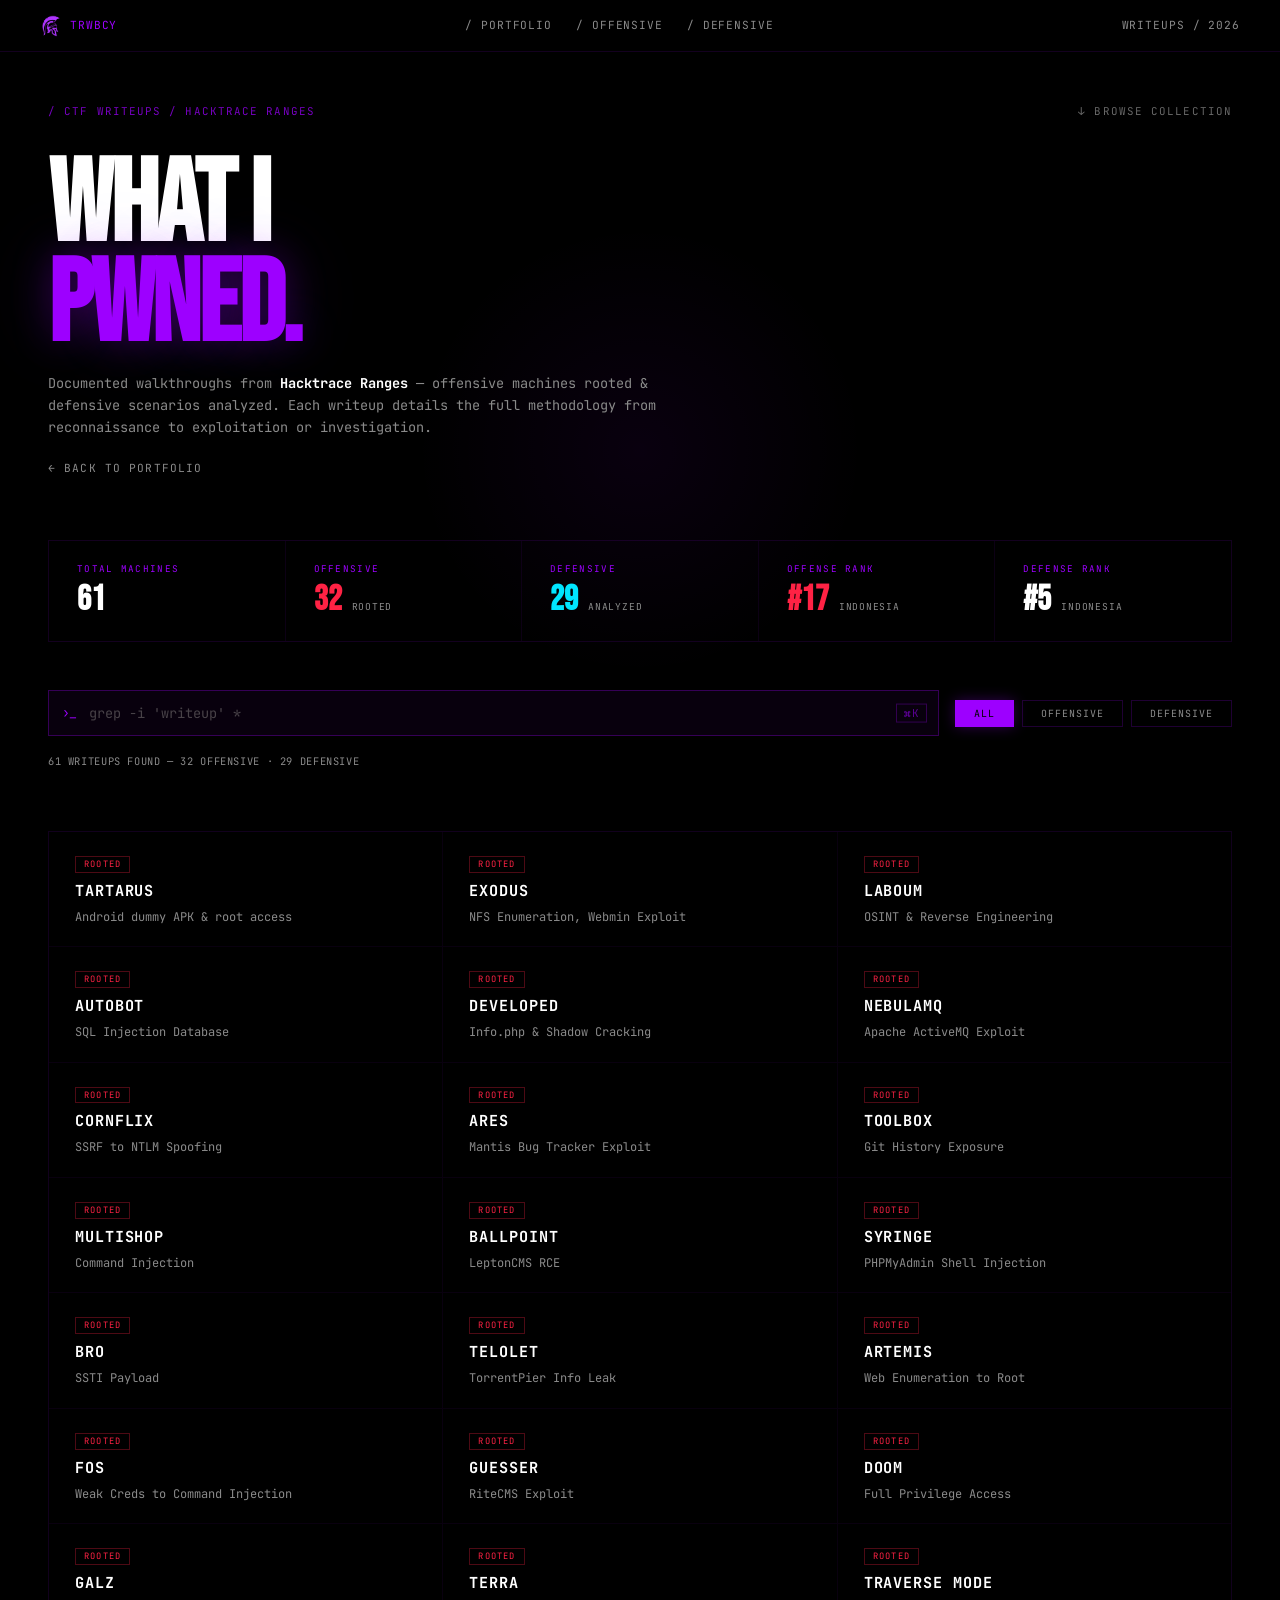
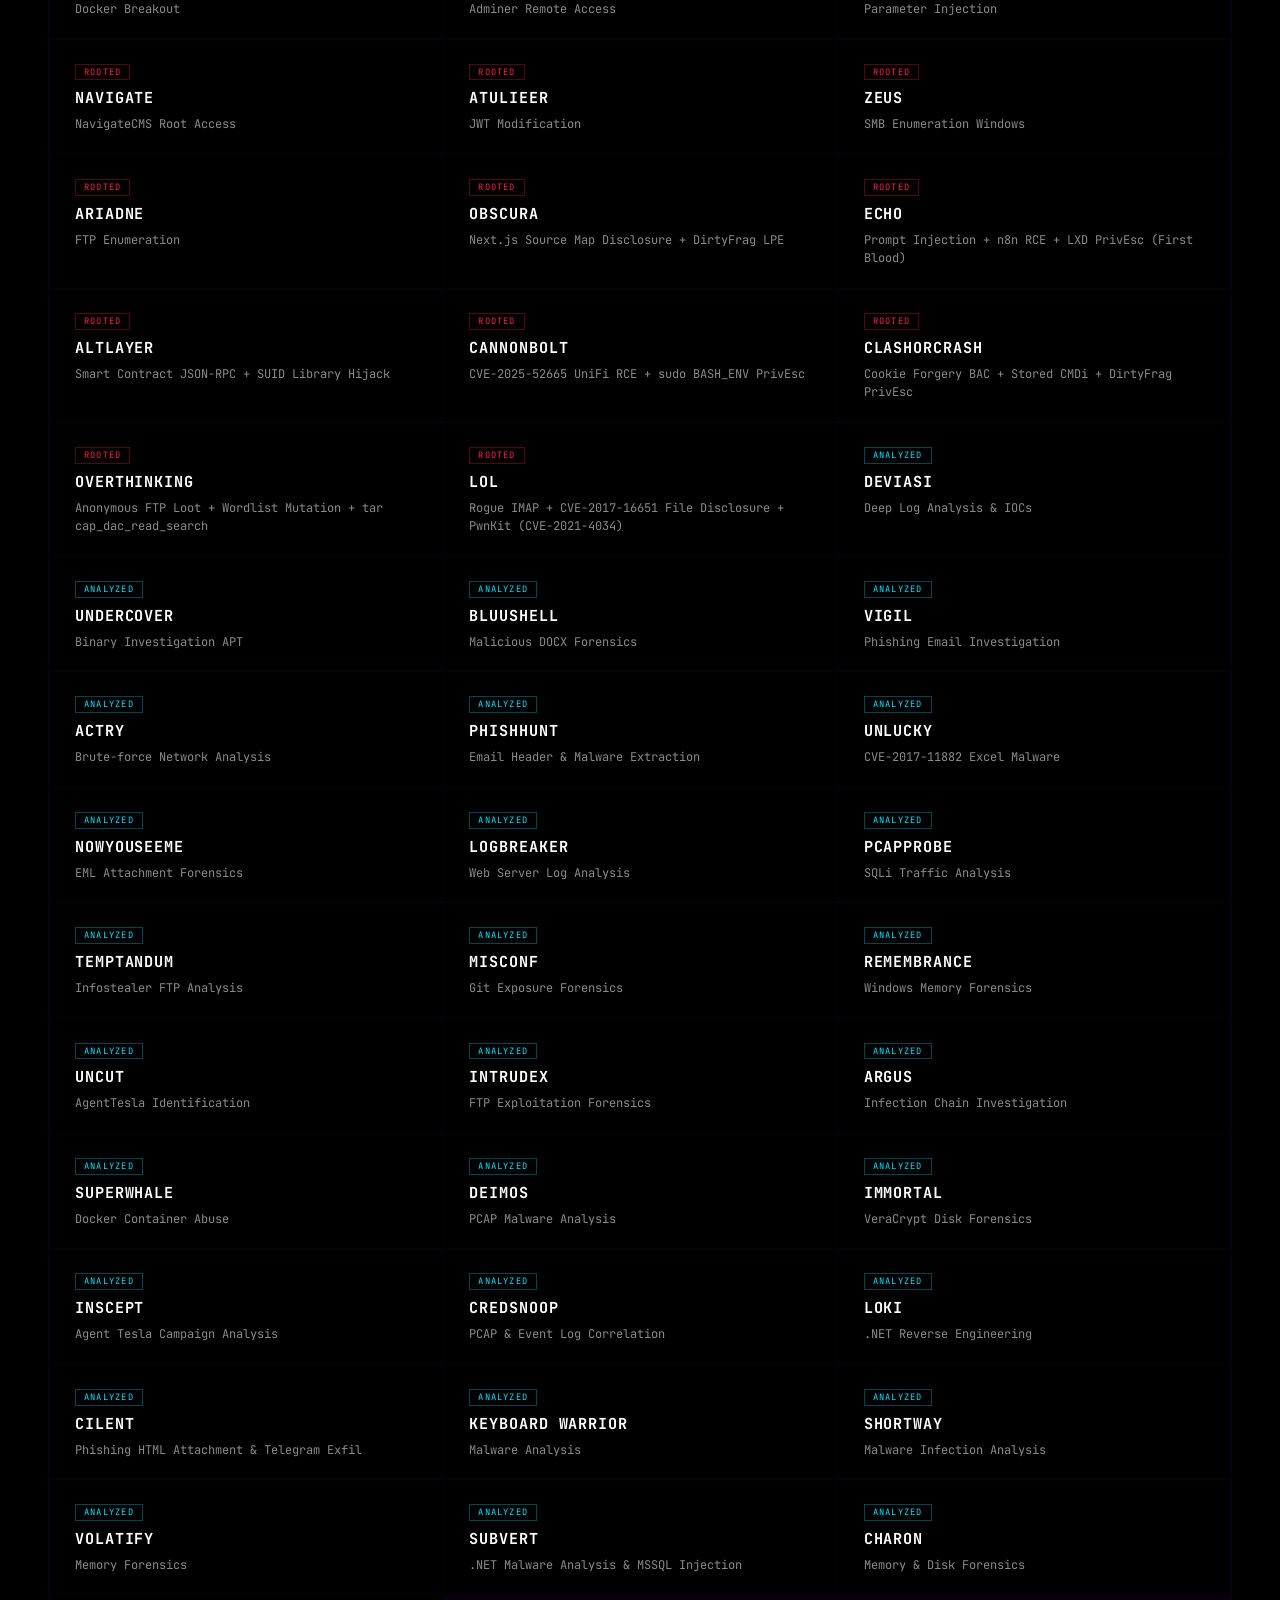
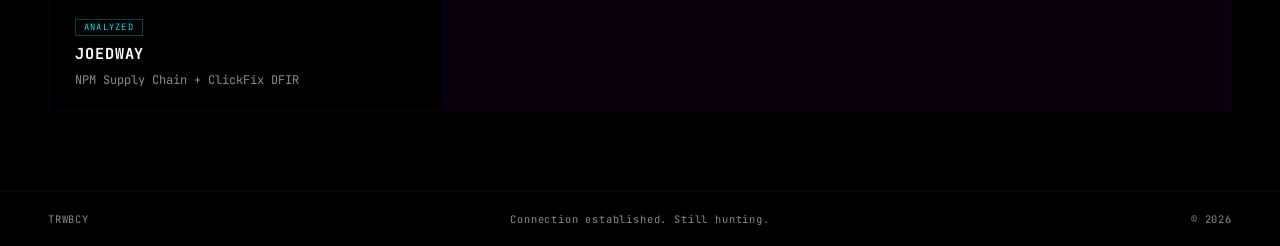
==== commit b54c4846: "update: add offensive rank #17 to cat-etc-shadow stats bar Co-Authored-By: Claude Sonnet 4.6 <norepl" ====
--- a/cat-etc-shadow/index.html
+++ b/cat-etc-shadow/index.html
@@ -61,6 +61,10 @@
             <div class="stat-num accent-c" id="statDef"></div>
         </div>
         <div class="stat-cell">
+            <div class="stat-label">OFFENSE RANK</div>
+            <div class="stat-num accent-r">#17 <em>INDONESIA</em></div>
+        </div>
+        <div class="stat-cell">
             <div class="stat-label">DEFENSE RANK</div>
             <div class="stat-num">#5 <em>INDONESIA</em></div>
         </div>
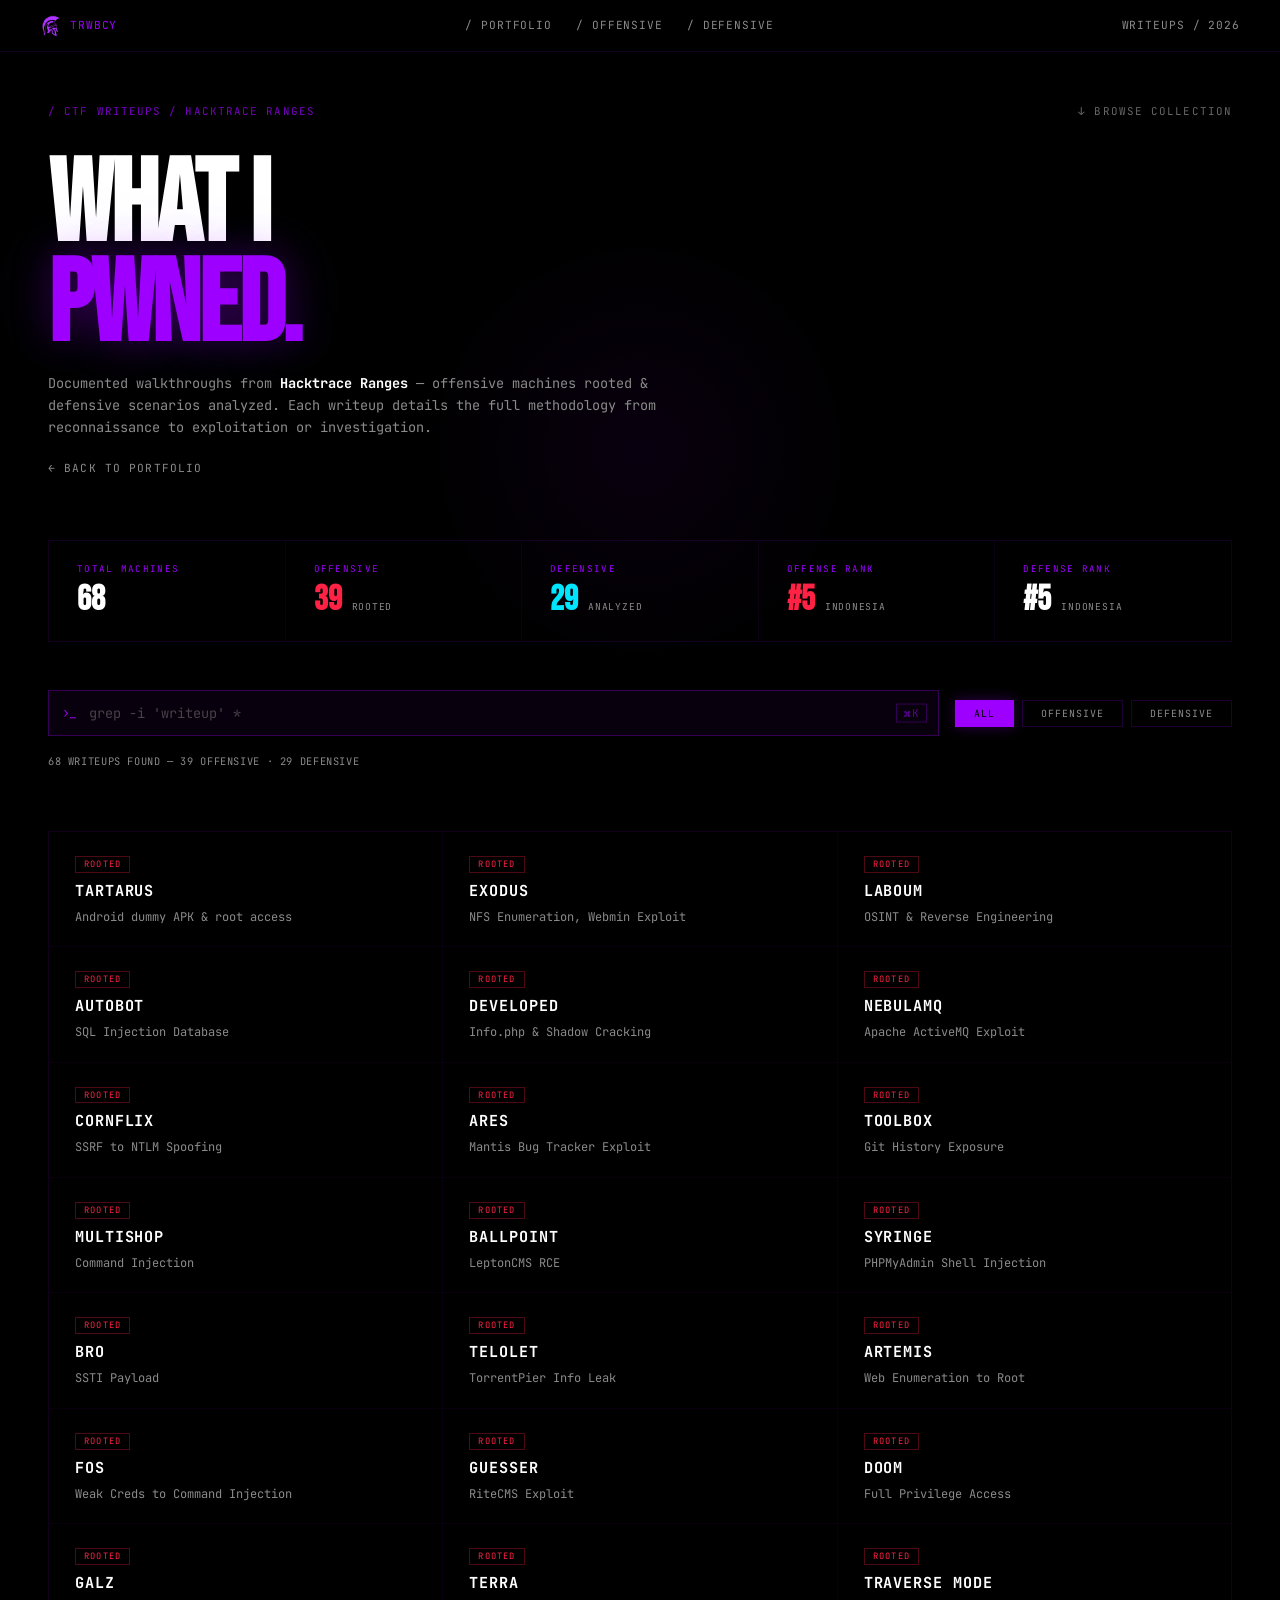
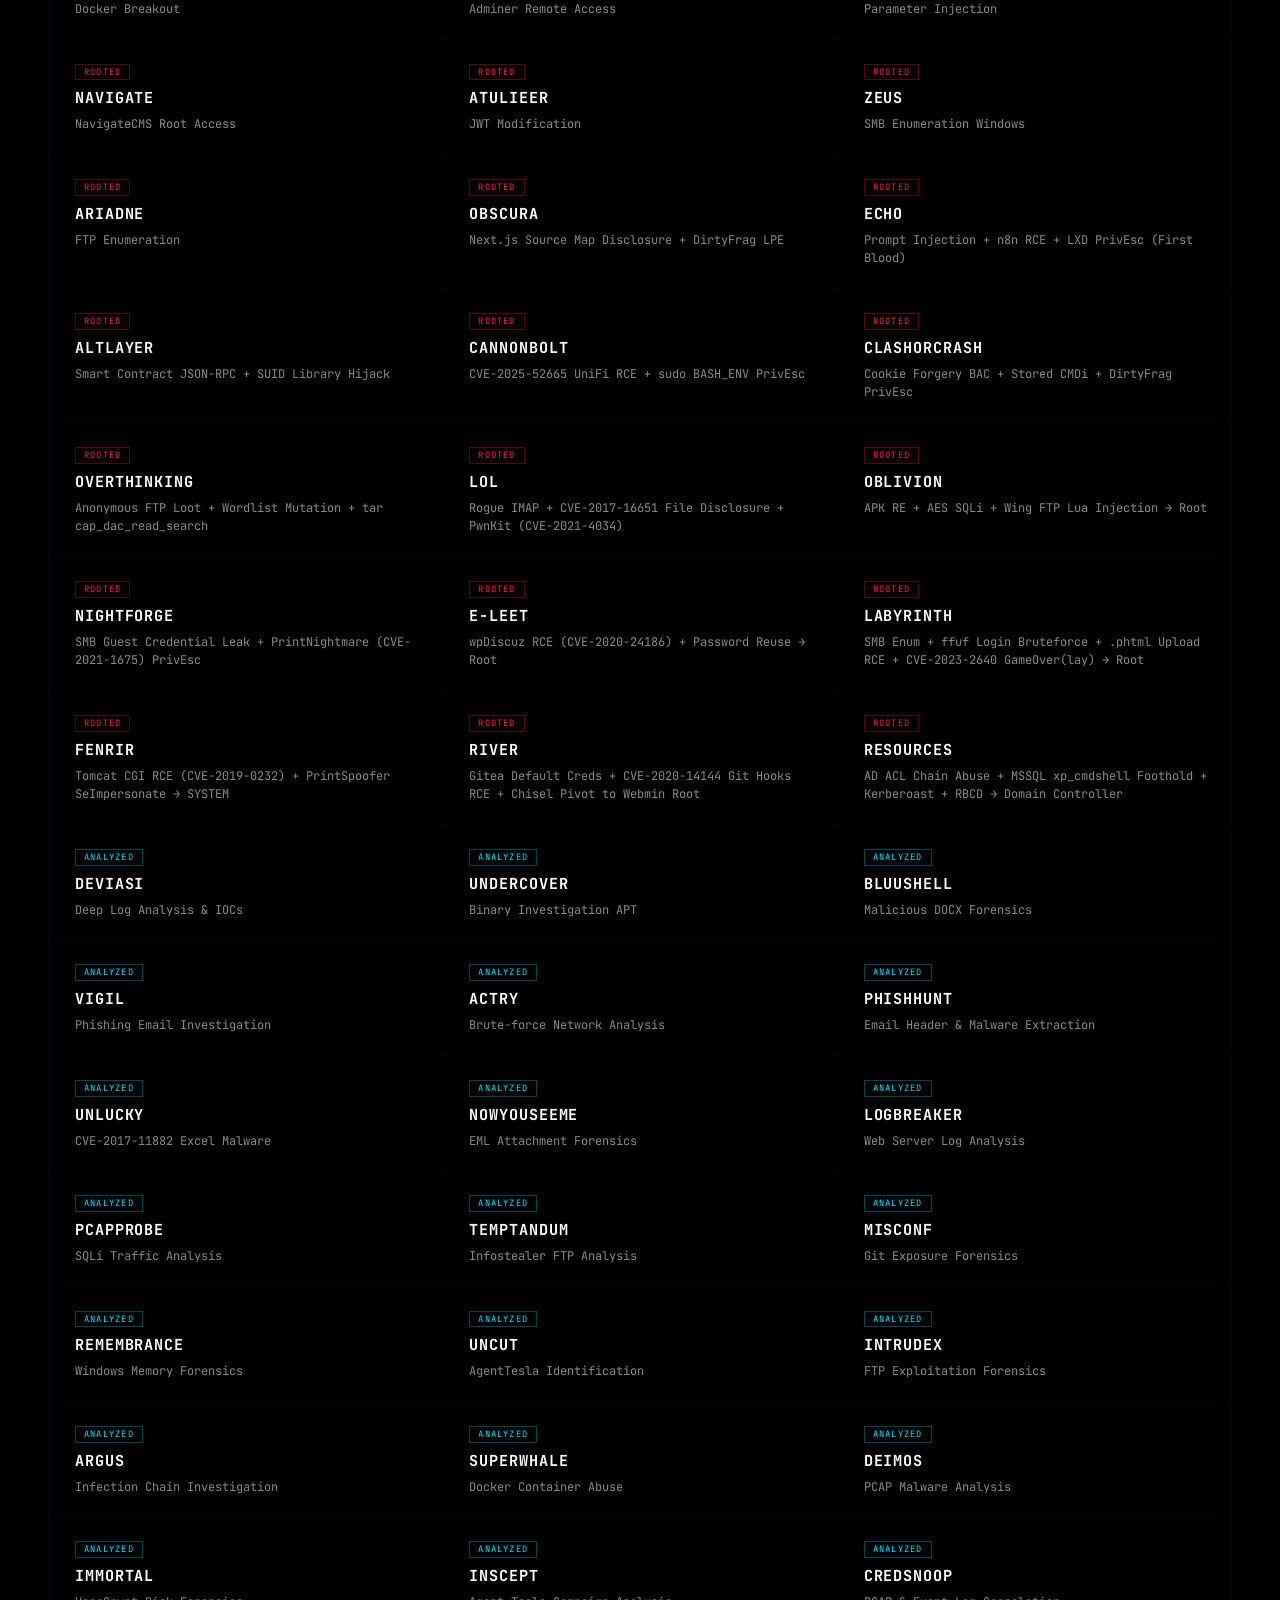
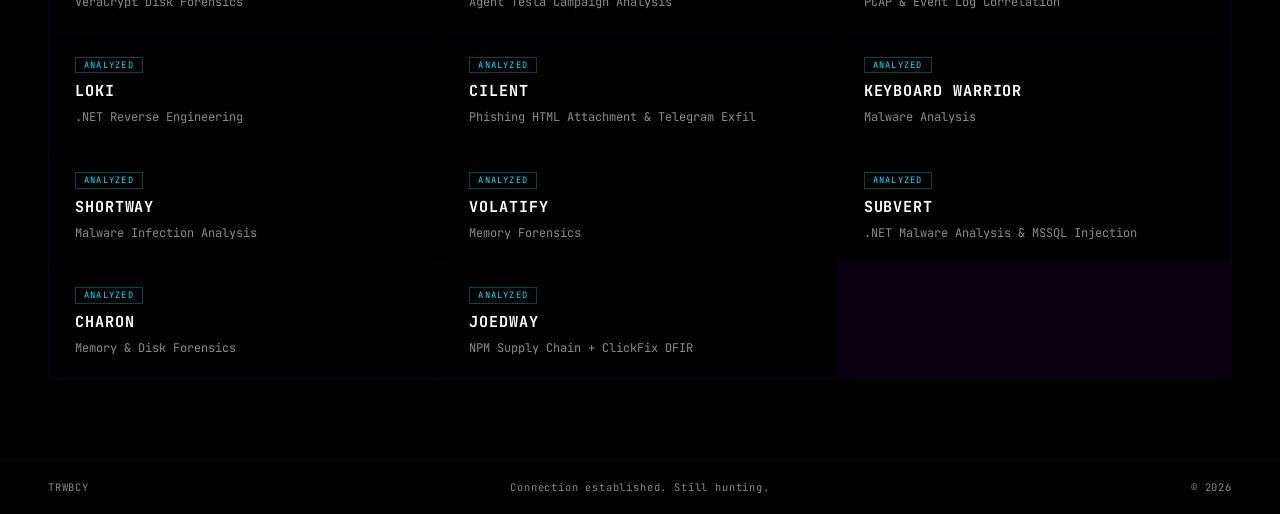
==== commit 106e8959: "content: update offense rank #17 -> #5 on writeups page cat-etc-shadow OFFENSE RANK stat was stale a" ====
--- a/cat-etc-shadow/index.html
+++ b/cat-etc-shadow/index.html
@@ -62,7 +62,7 @@
         </div>
         <div class="stat-cell">
             <div class="stat-label">OFFENSE RANK</div>
-            <div class="stat-num accent-r">#17 <em>INDONESIA</em></div>
+            <div class="stat-num accent-r">#5 <em>INDONESIA</em></div>
         </div>
         <div class="stat-cell">
             <div class="stat-label">DEFENSE RANK</div>
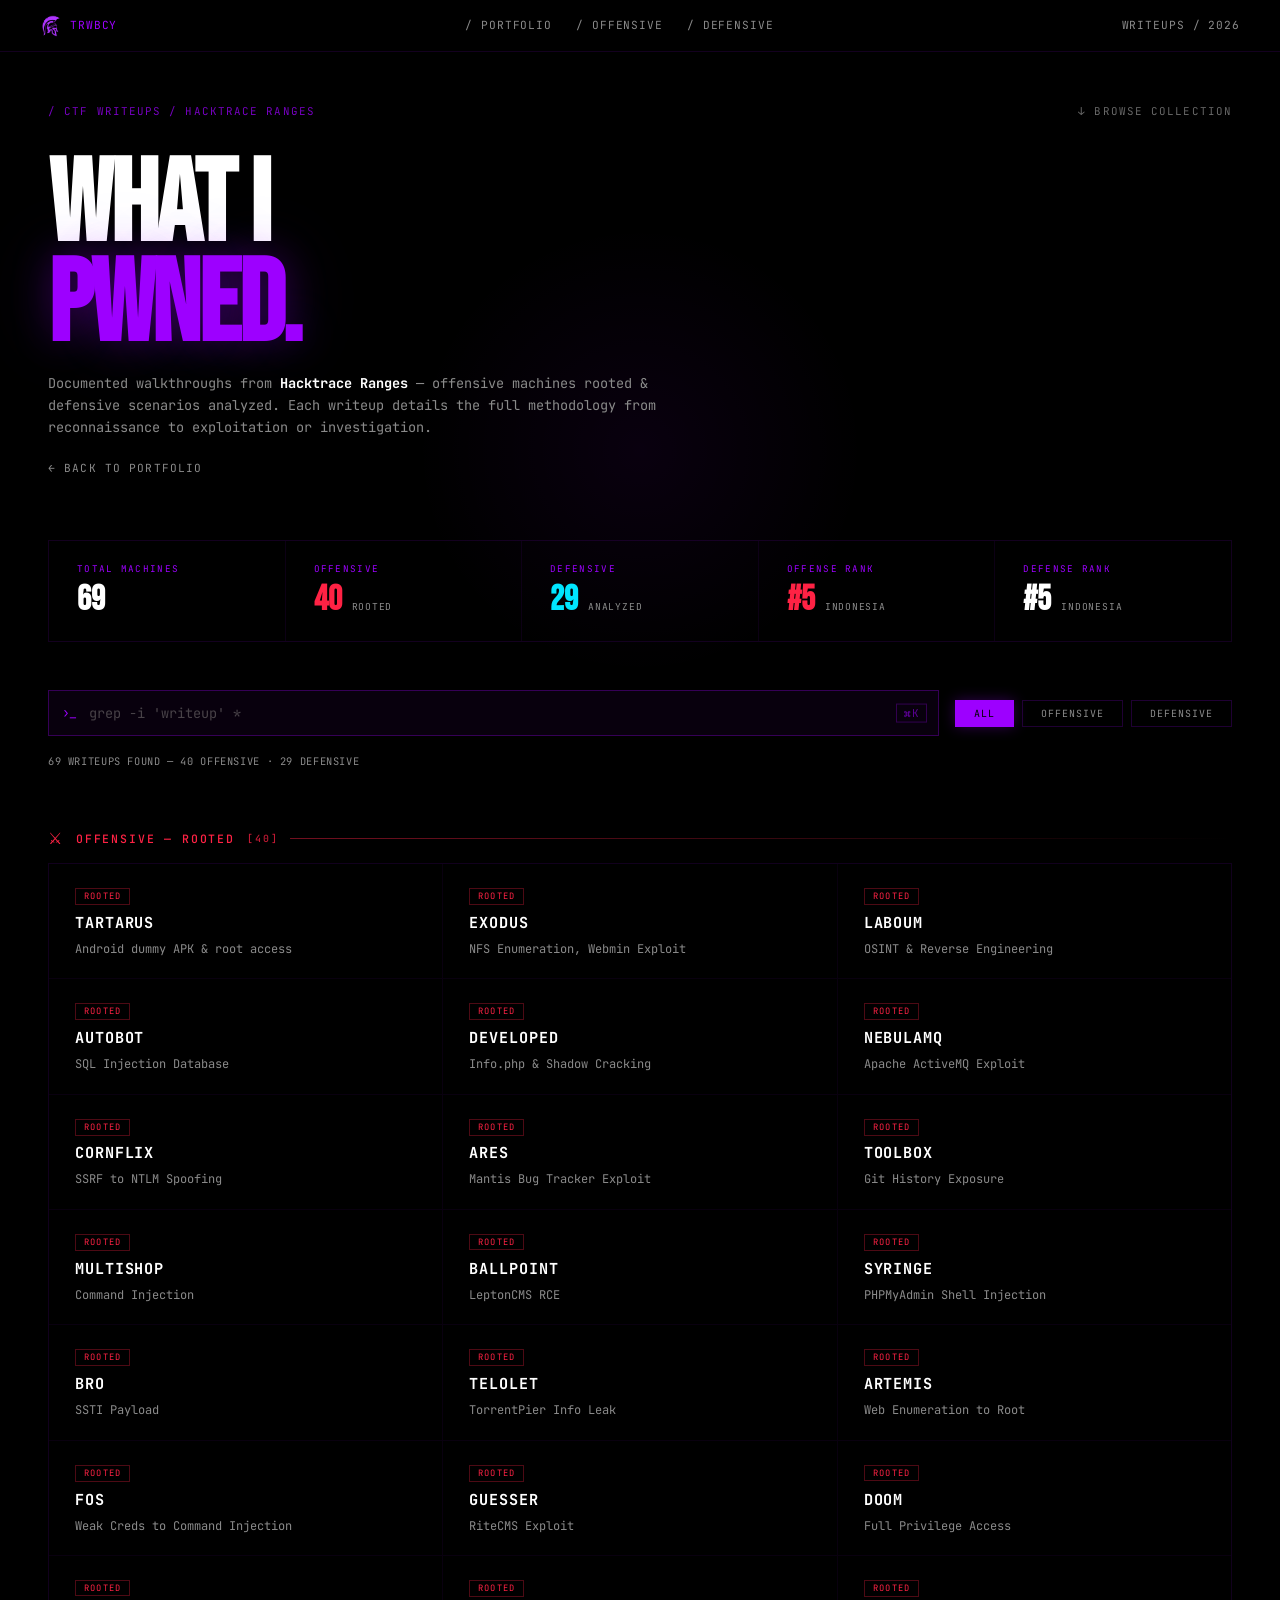
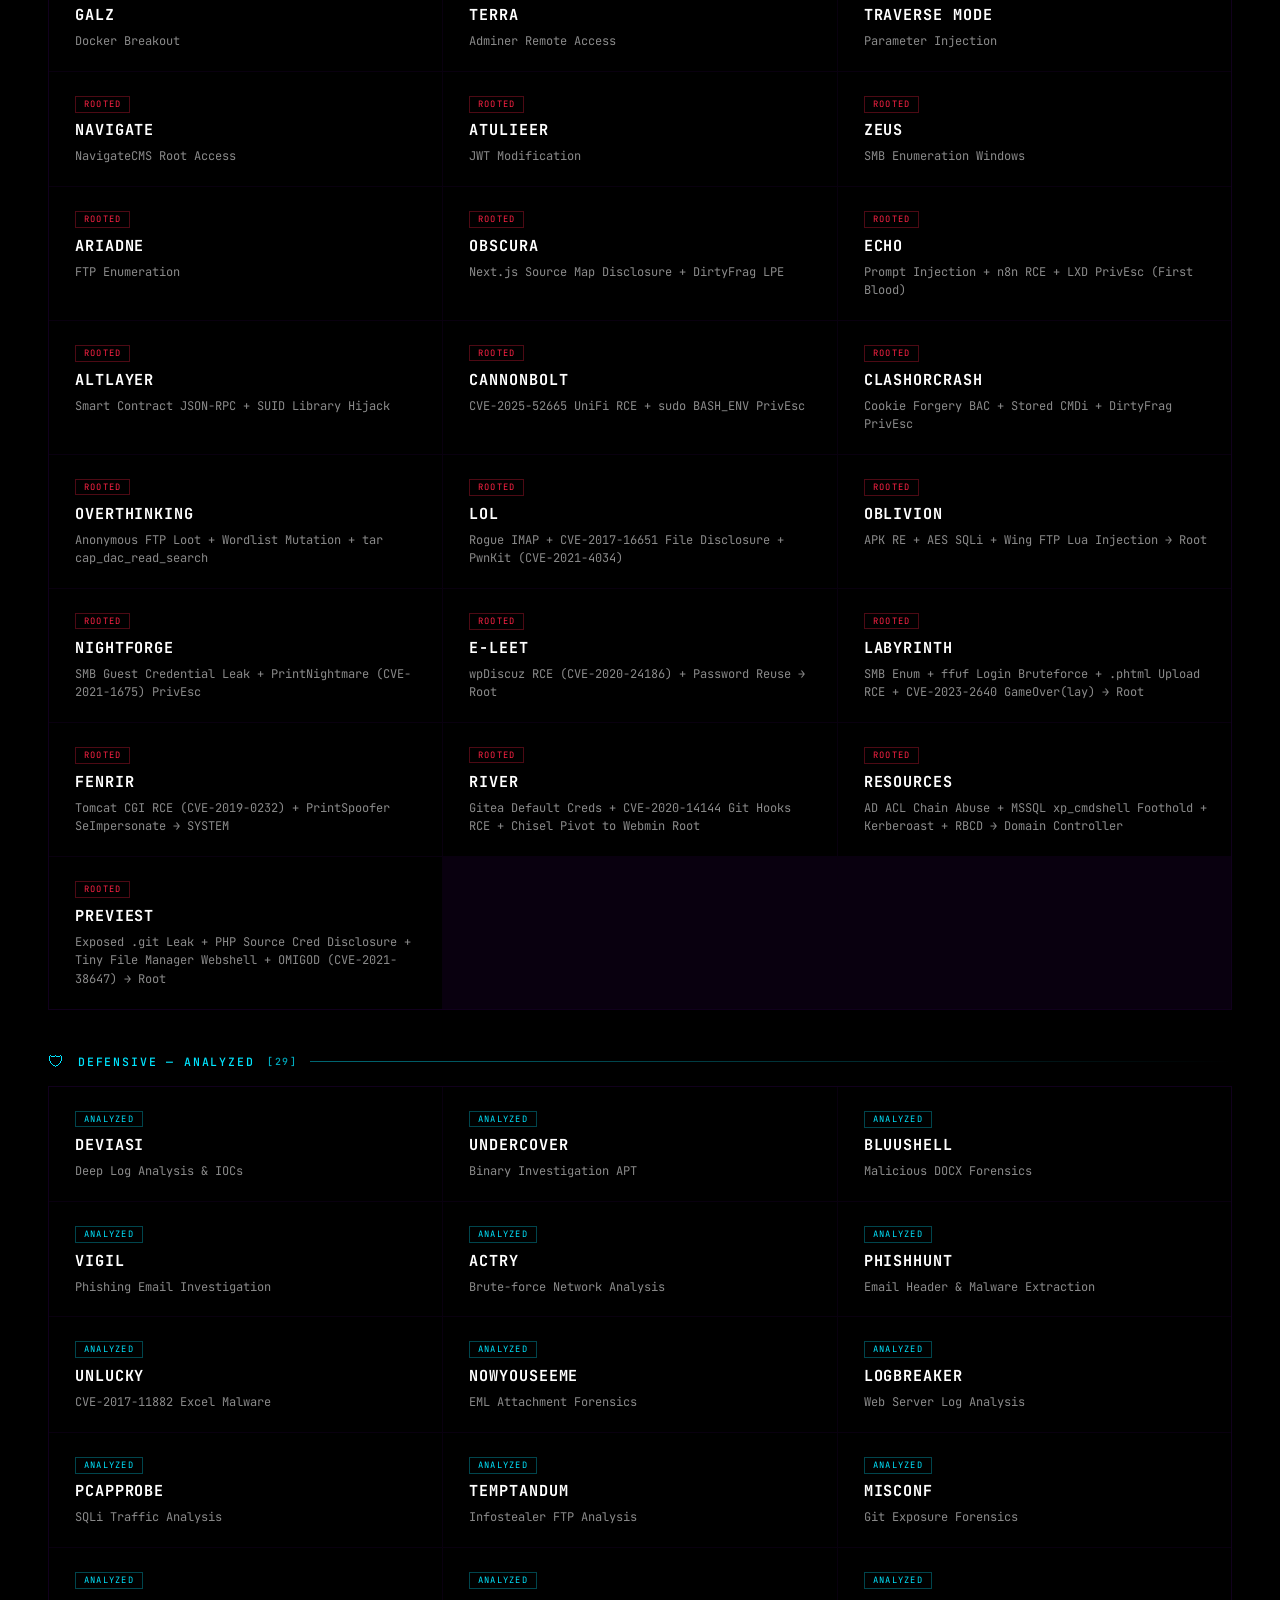
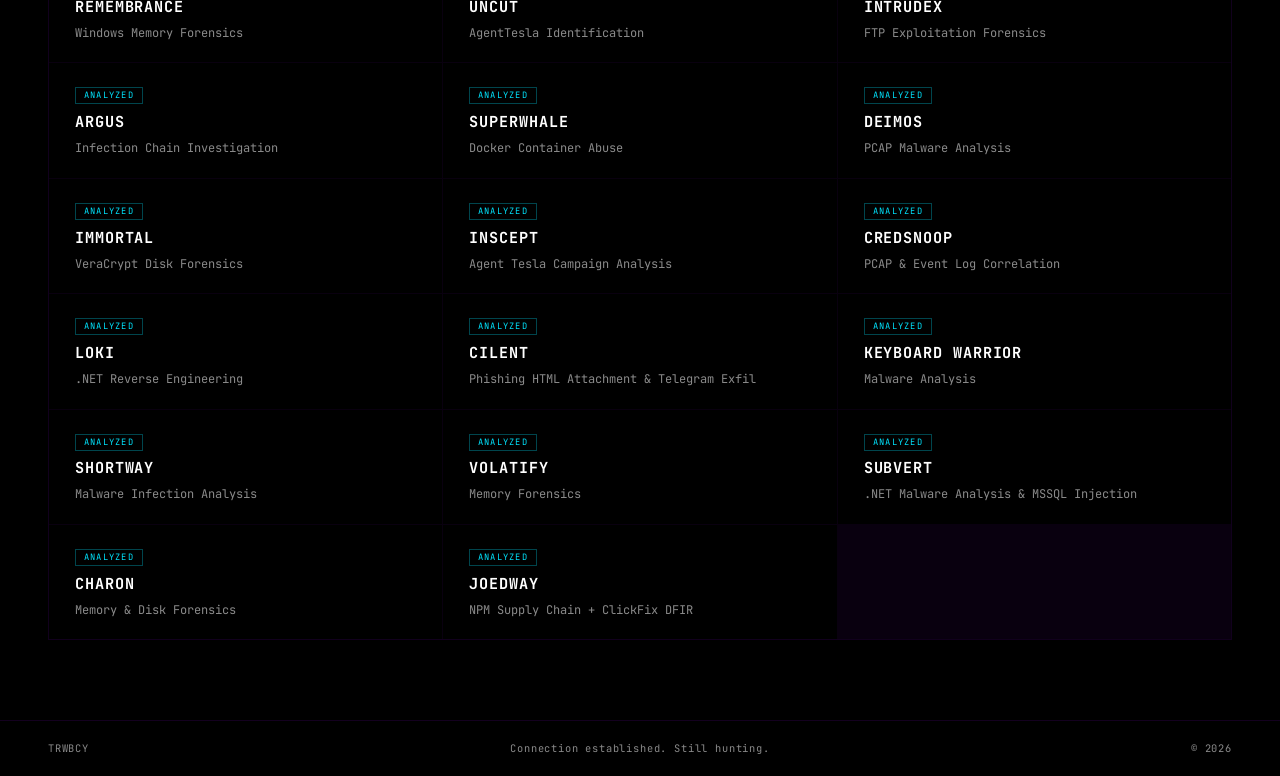
==== commit ed7fa675: "feat(writeups): segment offensive/defensive into labeled sections Split the writeup grid into two gr" ====
--- a/cat-etc-shadow/index.html
+++ b/cat-etc-shadow/index.html
@@ -86,7 +86,7 @@
     </div>
 
     <section class="writeups-section">
-        <div class="writeup-grid" id="writeupGrid"></div>
+        <div class="writeup-groups" id="writeupGrid"></div>
     </section>
 
     <footer class="footer">
--- a/cat-etc-shadow/writeups.css
+++ b/cat-etc-shadow/writeups.css
@@ -218,13 +218,35 @@
     position: relative; z-index: 2;
 }
 
+.writeup-groups {
+    margin-top: 32px;
+    display: flex;
+    flex-direction: column;
+    gap: 44px;
+}
+
+/* ── SECTION GROUP (red / blue segmentation) ─────────── */
+.writeup-group { animation: cardIn .5s ease both; }
+
+.group-header {
+    display: flex; align-items: center; gap: 12px;
+    font: 500 .72rem/1 var(--mono); letter-spacing: .16em; text-transform: uppercase;
+}
+.group-header .group-icon { font-size: 1rem; line-height: 1; }
+.group-header .group-count { font-size: .62rem; opacity: .75; }
+.group-header .group-rule { flex: 1; height: 1px; }
+.group-header.red { color: var(--red); }
+.group-header.red .group-rule { background: linear-gradient(to right, rgba(255,34,68,.45), transparent); }
+.group-header.blue { color: var(--cyan); }
+.group-header.blue .group-rule { background: linear-gradient(to right, rgba(0,229,255,.45), transparent); }
+
 .writeup-grid {
     display: grid;
     grid-template-columns: repeat(auto-fill, minmax(320px, 1fr));
     gap: 1px;
     background: rgba(157,0,255,.06);
     border: 1px solid rgba(157,0,255,.06);
-    margin-top: 32px;
+    margin-top: 16px;
 }
 
 .writeup-card {
